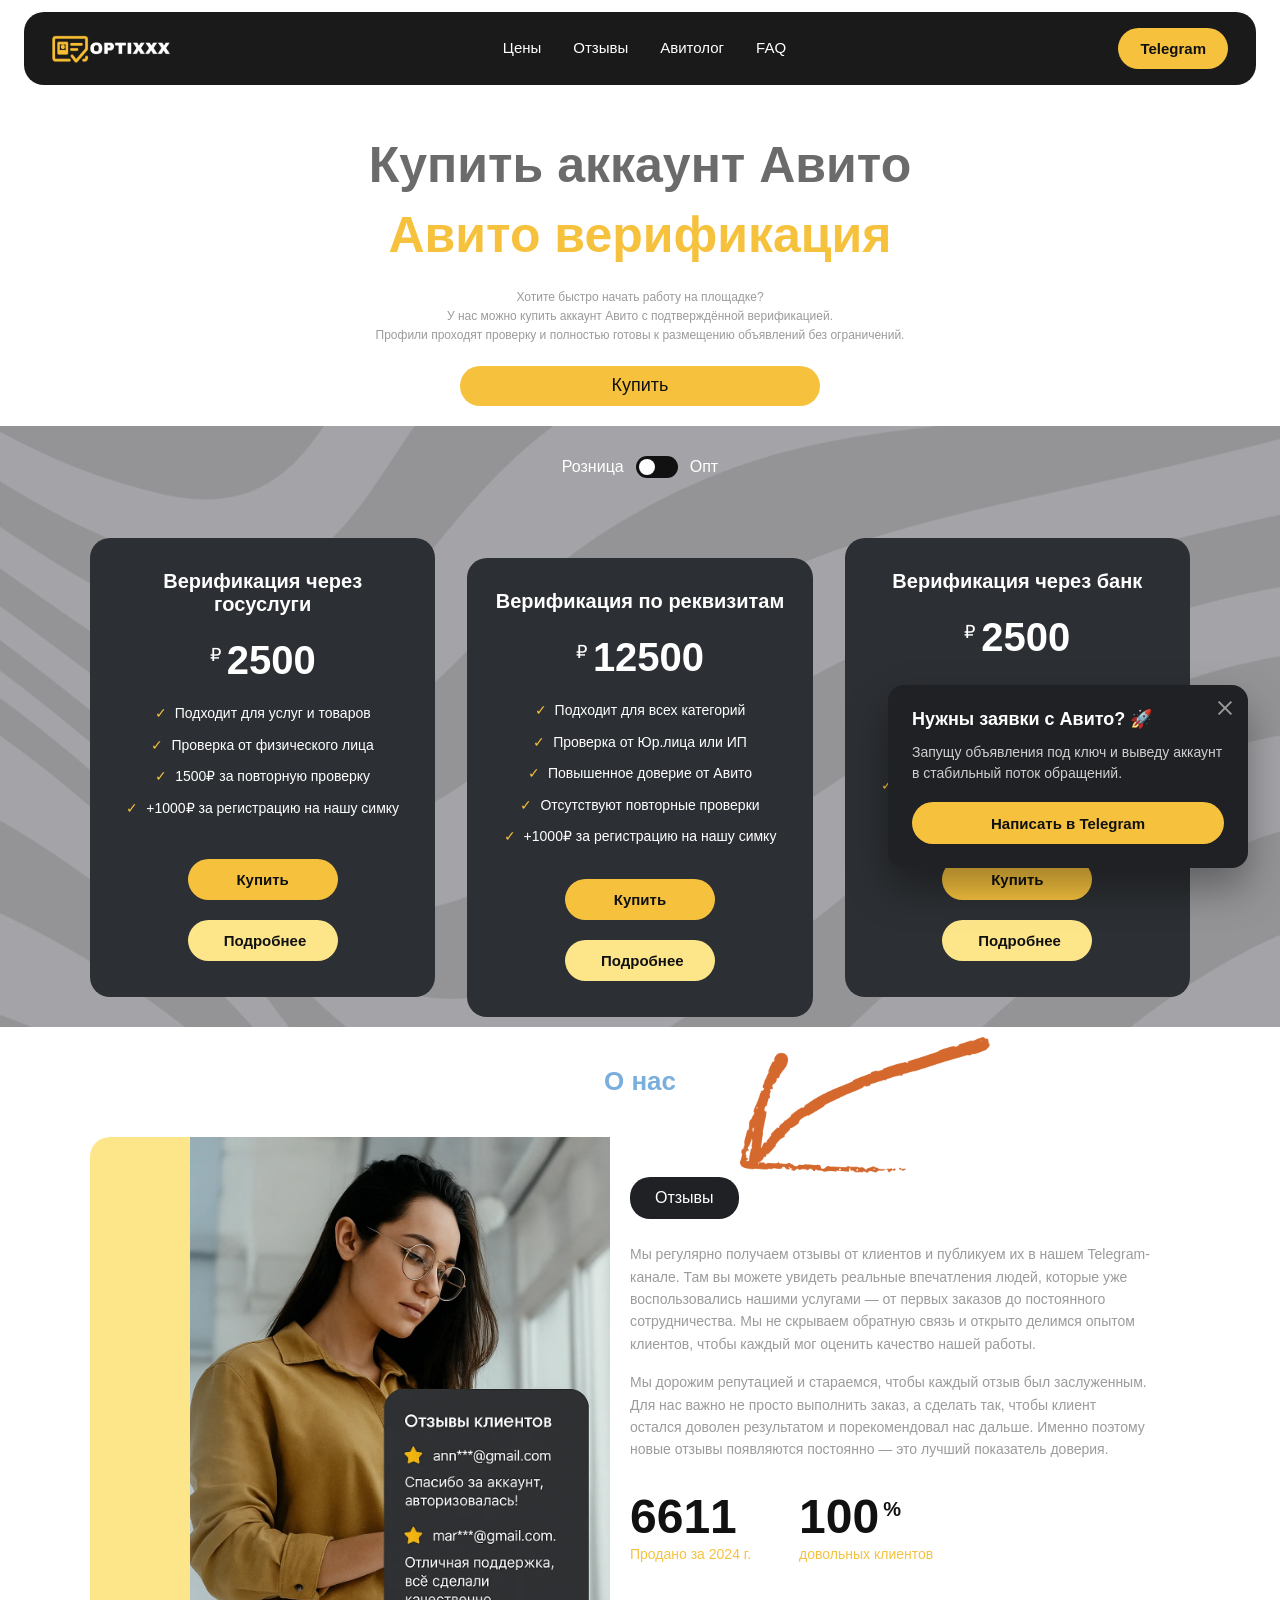
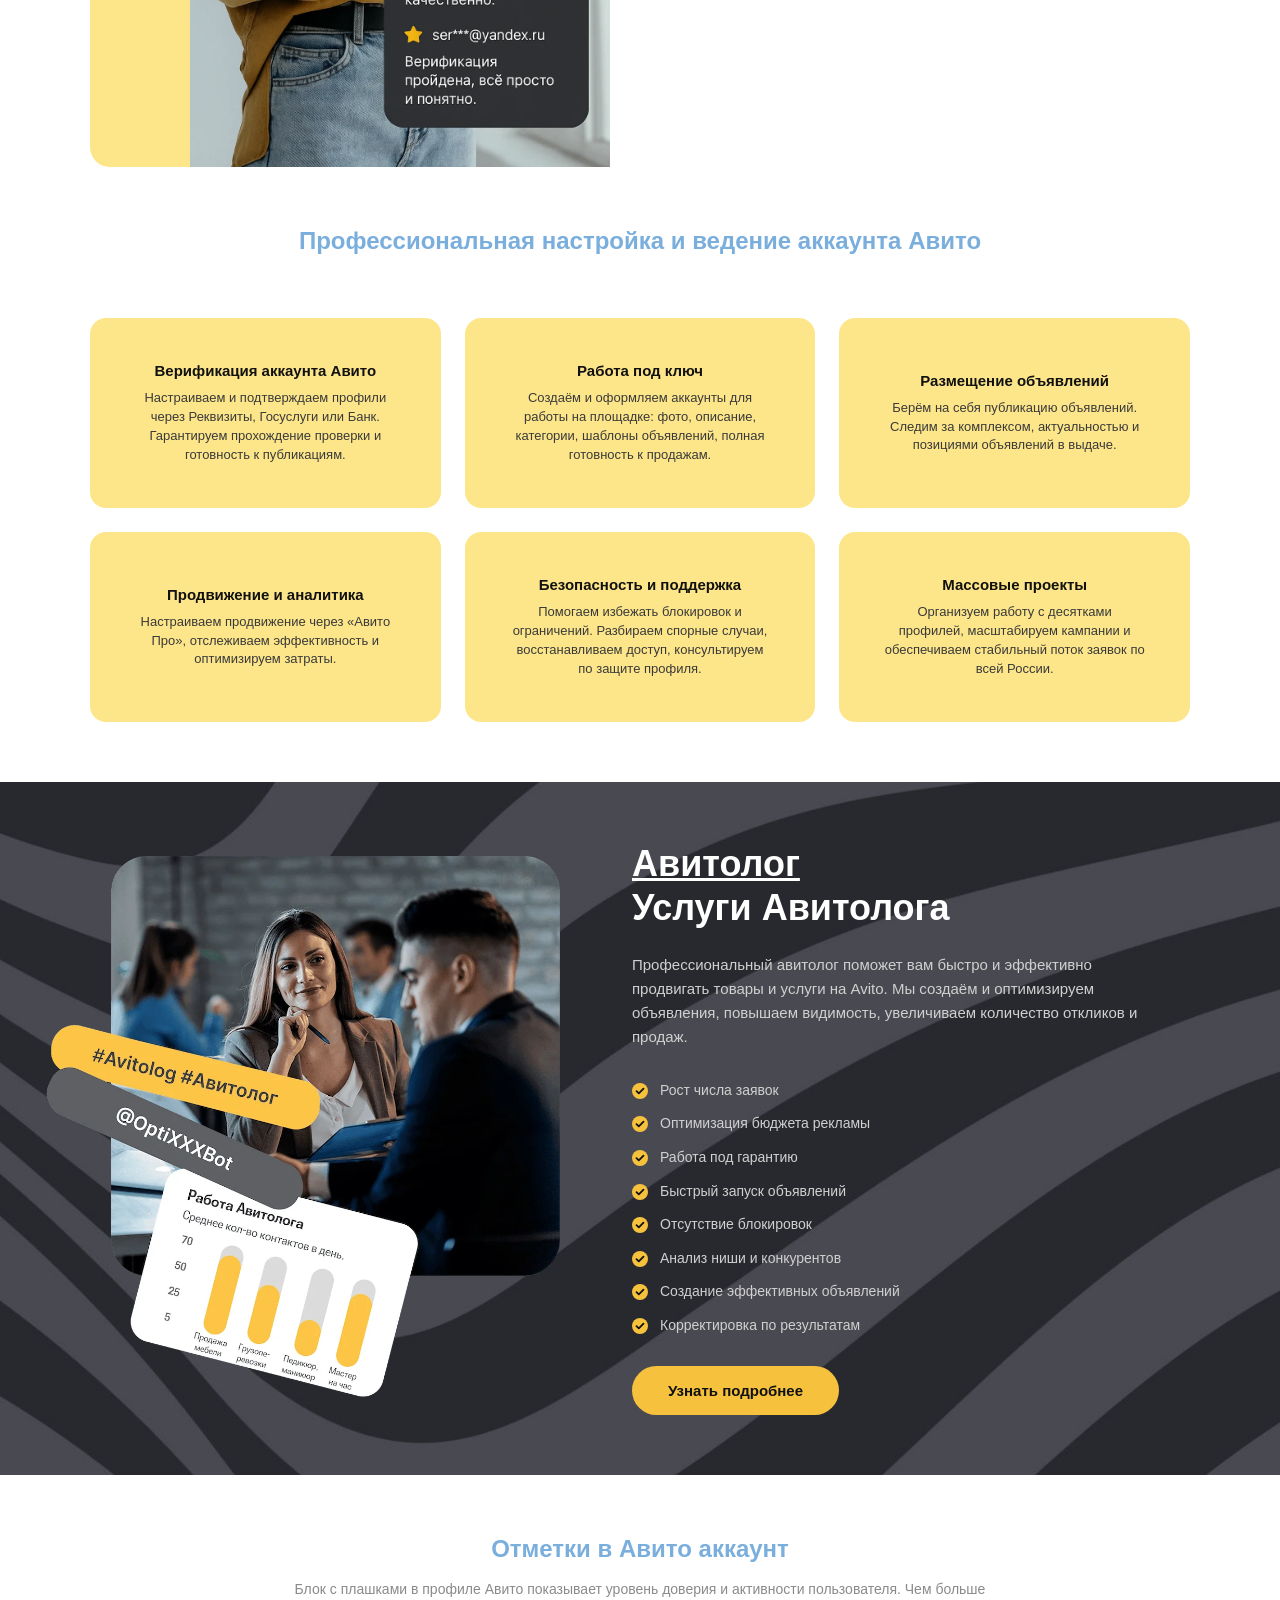
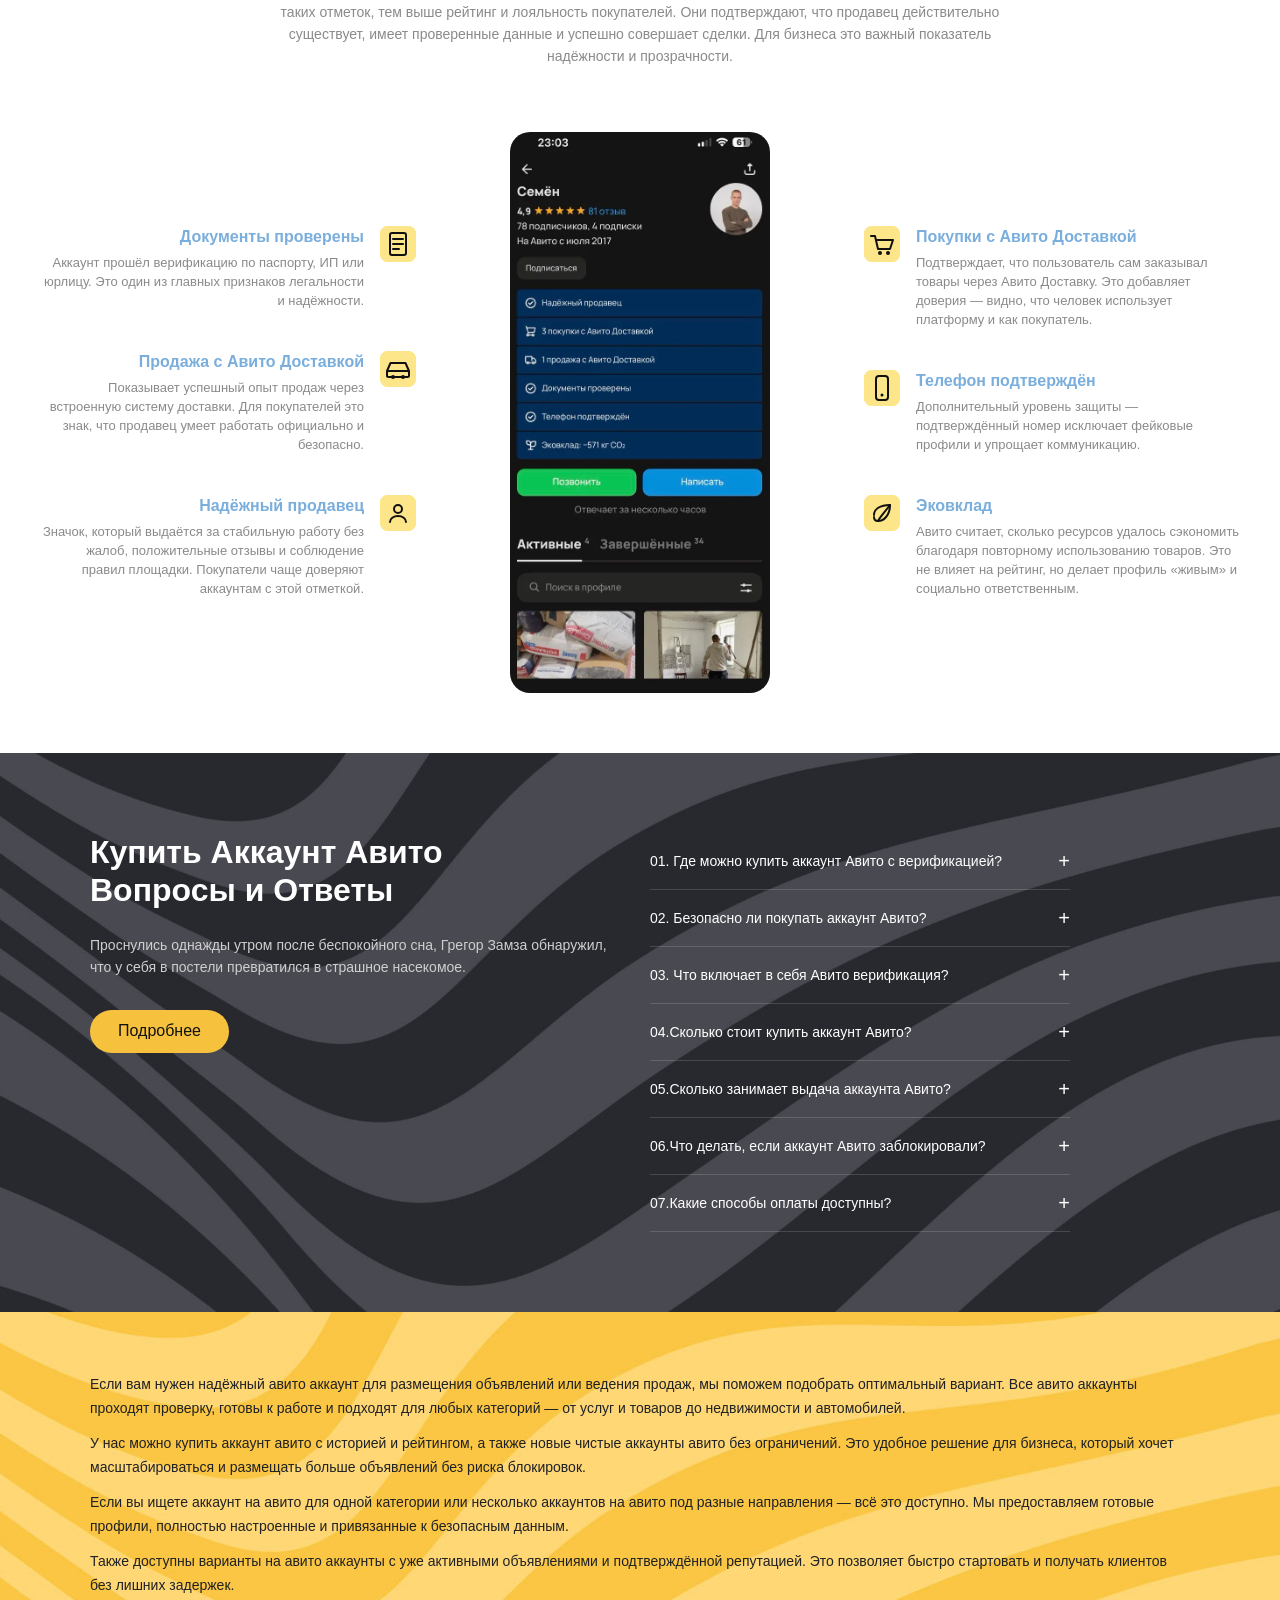
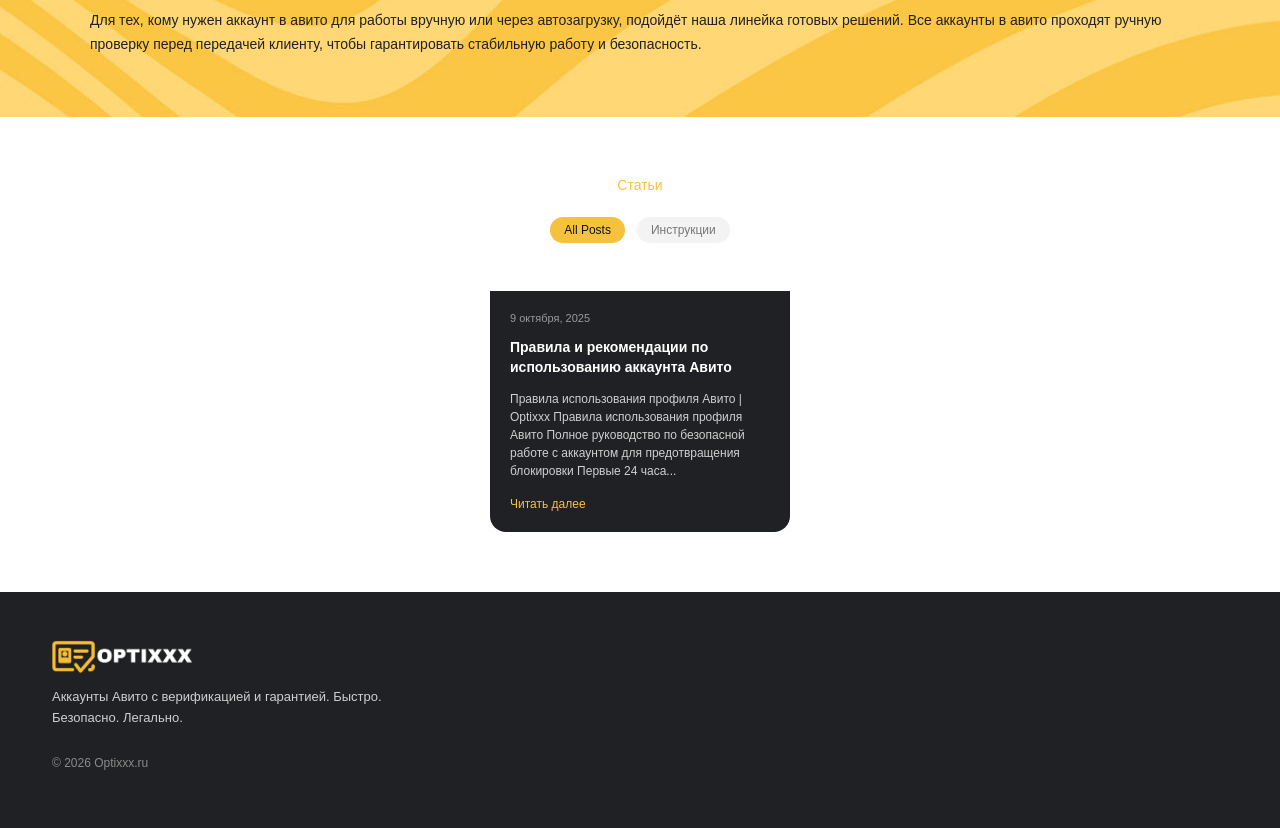
==== index.html @ 7663c9e3 "latest version optix website" ====
<!DOCTYPE html>
<html lang="ru">
	<head>
        <meta charset="UTF-8"/>
        <meta http-equiv="X-UA-Compatible" content="IE=edge"/>
        <meta name="viewport" content="width=device-width, initial-scale=1.0"/>
        <title>Купить аккаунт Авито | Optixxx</title>
        <meta name="description" content="xxx"/>
        <meta name="robots" content="index, follow"/>
        <link rel="canonical" href="https://optixxx.ru/"/>
        <!-- Open Graph -->
        <meta property="og:type" content="website"/>
        <meta property="og:title" content="Купить аккаунт Авито с верификацией — Optixxx"/>
        <meta property="og:description" content="Готовые аккаунты Авито с верификацией. Для бизнеса, услуг и товаров. Без ограничений и блокировок."/>
        <meta property="og:url" content="https://optixxx.ru/"/>
        <meta property="og:image" content="https://optixxx.ru/img/logo.png"/>
        <!-- Favicon -->
        <link rel="icon" href="favicon.ico" type="image/x-icon">
        <link rel="apple-touch-icon" href="/apple-touch-icon.png">
        <!-- Styles -->
        <link rel="stylesheet" href="css/styles.css" media="all">
        <!-- Scripts -->
        <script src="js/animations.js" defer></script>
        <script src="js/mobile-menu.js" defer></script>
        <script src="js/tariffs-switcher.js" defer></script>
        <script src="js/counters.js" defer></script>
        <script src="js/faq.js" defer></script>
        <script src="js/scroll-top.js" defer></script>
	</head>
	<body>
        <button class="burger" aria-label="Открыть меню">
            <span></span>
            <span></span>
            <span></span>
        </button>
		<header class="header">
			<div class="container">
				<div class="header__inner">
					<!-- ЛОГО -->
					<a href="#hero" class="logo">
					<img src="img/logo.png" alt="Optixxx">
					</a>
					<!-- МЕНЮ -->
					<nav class="nav">
						<ul class="nav__list">
							<li><a href="/#tariffs">Цены</a></li>
							<li><a href="/#about">Отзывы</a></li>
							<li><a href="/avitolog">Авитолог</a></li>
							<li><a href="/#faq">FAQ</a></li>
						</ul>
					</nav>
					<!-- CTA -->
					<a href="https://t.me/" class="btn btn--telegram">Telegram</a>
				</div>
			</div>
		</header>
		<main>
			<!-- ================= HERO ================= -->
			<section id="hero" class="hero">
				<div class="container hero__inner">
					<h1 class="hero__title">
						Купить аккаунт Авито<br>
						<span>Авито верификация</span>
					</h1>
					<p class="hero__text">
						Хотите быстро начать работу на площадке?<br>
						У нас можно купить аккаунт Авито с подтверждённой верификацией.<br>
						Профили проходят проверку и полностью готовы к размещению
						объявлений без ограничений.
					</p>
					<a href="https://t.me/" class="hero__btn">Купить</a>
				</div>
			</section>
			<!-- ================= TARIFFS ================= -->
			<section id="tariffs" class="tariffs animate">
				<div class="container">
					<!-- переключатель -->
					<div class="tariffs__switcher">
						<span>Розница</span>
						<div class="switcher">
							<span class="switcher__dot"></span>
						</div>
						<span>Опт</span>
					</div>
					<p class="tariffs__note">
						*При покупке от 10 профилей сразу.
					</p>
					<div class="tariffs__grid">
						<article class="tariff-card">
							<h3 class="tariff-card__title">Верификация через госуслуги</h3>
							<div class="tariff-card__price"
								data-retail="2500"
								data-wholesale="2300">
								<span class="price__currency">₽</span>
								<span class="price__value">2500</span>
							</div>
							<ul class="tariff-card__list">
								<li>Подходит для услуг и товаров</li>
								<li>Проверка от физического лица</li>
								<li>1500₽ за повторную проверку</li>
								<li>+1000₽ за регистрацию на нашу симку</li>
							</ul>
							<a href="https://t.me/" class="tariff-card__btn">Купить</a>
							<a href="/account_gosuslugi" class="tariff-card__btn-more">Подробнее</a>
						</article>
						<article class="tariff-card tariff-card--featured">
							<h3 class="tariff-card__title">Верификация по реквизитам</h3>
							<div class="tariff-card__price"
								data-retail="12500"
								data-wholesale="11500">
								<span class="price__currency">₽</span>
								<span class="price__value">12500</span>
							</div>
							<ul class="tariff-card__list">
								<li>Подходит для всех категорий</li>
								<li>Проверка от Юр.лица или ИП</li>
								<li>Повышенное доверие от Авито</li>
								<li>Отсутствуют повторные проверки</li>
								<li>+1000₽ за регистрацию на нашу симку</li>
							</ul>
							<a href="https://t.me/" class="tariff-card__btn">Купить</a>
							<a href="/account_company" class="tariff-card__btn-more">Подробнее</a>
						</article>
						<article class="tariff-card">
							<h3 class="tariff-card__title">Верификация через банк</h3>
							<div class="tariff-card__price"
								data-retail="2500"
								data-wholesale="2300">
								<span class="price__currency">₽</span>
								<span class="price__value">2500</span>
							</div>
							<ul class="tariff-card__list">
								<li>Подходит для услуг и товаров</li>
								<li>Физическое лицо</li>
								<li>1500₽ за повторную проверку</li>
								<li>+1000₽ за регистрацию на нашу симку</li>
							</ul>
							<a href="https://t.me/" class="tariff-card__btn">Купить</a>
							<a href="/account_bank" class="tariff-card__btn-more">Подробнее</a>
						</article>
					</div>
				</div>
			</section>
			<!-- ================= ABOUT ================= -->
			<section id="about" class="about animate">
				<div class="container">
					<h2 class="about__title">О нас</h2>
					<div class="about__grid">
						<!-- ЛЕВАЯ ЧАСТЬ -->
						<div class="about__media">
							<div class="about__image">
								<img src="img/banner_first.webp" alt="Отзывы клиентов">
							</div>
						</div>
						<!-- ПРАВАЯ ЧАСТЬ -->
						<div class="about__content">
							<img
								src="img/arrow.png"
								alt=""
								class="about__arrow"
								>
							<a href="https://t.me/" class="about__reviews-btn">Отзывы</a>
							<p class="about__text">Мы регулярно получаем отзывы от клиентов и публикуем их в нашем Telegram-канале. Там вы можете увидеть реальные впечатления людей, которые уже воспользовались нашими услугами — от первых заказов до постоянного сотрудничества. Мы не скрываем обратную связь и открыто делимся опытом клиентов, чтобы каждый мог оценить качество нашей работы.</p>
							<p class="about__text">Мы дорожим репутацией и стараемся, чтобы каждый отзыв был заслуженным. Для нас важно не просто выполнить заказ, а сделать так, чтобы клиент остался доволен результатом и порекомендовал нас дальше. Именно поэтому новые отзывы появляются постоянно — это лучший показатель доверия.</p>
							<div class="about__stats">
								<div class="about__stat">
									<span class="about__stat-value" data-count="6611">0</span>
									<span class="about__stat-label">Продано за 2024 г.</span>
								</div>
								<div class="about__stat">
									<div class="about__stat-number">
										<span class="about__stat-value" data-count="100">0</span>
										<span class="about__stat-percent">%</span>
									</div>
									<span class="about__stat-label">довольных клиентов</span>
								</div>
							</div>
						</div>
					</div>
				</div>
			</section>
			<!-- ================= SERVICES ================= -->
			<section id="services" class="services animate">
				<div class="container">
					<h2 class="services__title">
						Профессиональная настройка и ведение аккаунта Авито
					</h2>
					<div class="services__grid">
						<div class="service-card">
							<div class="service-card__inner">
								<h3 class="service-card__title">Верификация аккаунта Авито</h3>
								<p class="service-card__text">Настраиваем и подтверждаем профили через Реквизиты, Госуслуги или Банк. Гарантируем прохождение проверки и готовность к публикациям.</p>
							</div>
						</div>
						<div class="service-card">
							<div class="service-card__inner">
								<h3 class="service-card__title">Работа под ключ</h3>
								<p class="service-card__text">
									Создаём и оформляем аккаунты для работы
									на площадке: фото, описание, категории,
									шаблоны объявлений, полная готовность к продажам.
								</p>
							</div>
						</div>
						<div class="service-card">
							<div class="service-card__inner">
								<h3 class="service-card__title">Размещение объявлений</h3>
								<p class="service-card__text">
									Берём на себя публикацию объявлений.
									Следим за комплексом, актуальностью и
									позициями объявлений в выдаче.
								</p>
							</div>
						</div>
						<div class="service-card">
							<div class="service-card__inner">
								<h3 class="service-card__title">Продвижение и аналитика</h3>
								<p class="service-card__text">
									Настраиваем продвижение через «Авито Про»,
									отслеживаем эффективность и оптимизируем
									затраты.
								</p>
							</div>
						</div>
						<div class="service-card">
							<div class="service-card__inner">
								<h3 class="service-card__title">Безопасность и поддержка</h3>
								<p class="service-card__text">
									Помогаем избежать блокировок и ограничений.
									Разбираем спорные случаи, восстанавливаем
									доступ, консультируем по защите профиля.
								</p>
							</div>
						</div>
						<div class="service-card">
							<div class="service-card__inner">
								<h3 class="service-card__title">Массовые проекты</h3>
								<p class="service-card__text">
									Организуем работу с десятками профилей,
									масштабируем кампании и обеспечиваем
									стабильный поток заявок по всей России.
								</p>
							</div>
						</div>
					</div>
				</div>
			</section>
			<!-- ================= АВИТОЛОГ ================= -->
			<section id="avitolog" class="avitolog animate">
				<div class="container">
					<div class="avitolog__grid">
						<!-- LEFT IMAGE -->
						<div class="avitolog__image">
							<img src="img/banner_second.webp" alt="Авитолог">
						</div>
						<!-- RIGHT CONTENT -->
						<div class="avitolog__content">
							<h2 class="avitolog__title"><u>Авитолог</u><br><span>Услуги Авитолога</span>
							</h2>
							<p class="avitolog__text">Профессиональный авитолог поможет вам быстро и эффективно продвигать товары и услуги на Avito. Мы создаём и оптимизируем объявления, повышаем видимость, увеличиваем количество откликов и продаж.</p>
							<ul class="avitolog__list">
								<li>
									<span class="check-icon"></span>
									Рост числа заявок
								</li>
								<li>
									<span class="check-icon"></span>
									Оптимизация бюджета рекламы
								</li>
								<li>
									<span class="check-icon"></span>
									Работа под гарантию
								</li>
								<li>
									<span class="check-icon"></span>
									Быстрый запуск объявлений
								</li>
								<li>
									<span class="check-icon"></span>
									Отсутствие блокировок
								</li>
								<li>
									<span class="check-icon"></span>
									Анализ ниши и конкурентов
								</li>
								<li>
									<span class="check-icon"></span>
									Создание эффективных объявлений
								</li>
								<li>
									<span class="check-icon"></span>
									Корректировка по результатам
								</li>
							</ul>
                            <a href="/avitolog" class="avitolog__btn">Узнать подробнее</a>
						</div>
					</div>
				</div>
			</section>
			<!-- ================= ОТМЕТКИ В АККАУНТ ================= -->
			<section id="marks" class="marks animate">
				<div class="container">
					<h2 class="marks__title">Отметки в Авито аккаунт</h2>
					<p class="marks__subtitle">Блок с плашками в профиле Авито показывает уровень доверия и активности пользователя. Чем больше таких отметок, тем выше рейтинг и лояльность покупателей. Они подтверждают, что продавец действительно существует, имеет проверенные данные и успешно совершает сделки. Для бизнеса это важный показатель надёжности и прозрачности.</p>
					<div class="marks__grid">
						<!-- LEFT -->
						<div class="marks__column">
							<div class="mark-item">
								<div class="mark-item__icon">
									<img src="img/icons/docs.svg" alt="">
								</div>
								<div class="mark-item__content">
									<h4>Документы проверены</h4>
									<p>Аккаунт прошёл верификацию по паспорту, ИП или юрлицу. Это один из главных признаков легальности и надёжности.</p>
								</div>
							</div>
							<div class="mark-item">
								<div class="mark-item__icon">
									<img src="img/icons/car.svg" alt="">
								</div>
								<div class="mark-item__content">
									<h4>Продажа с Авито Доставкой</h4>
									<p>Показывает успешный опыт продаж через встроенную систему доставки. Для покупателей это знак, что продавец умеет работать официально и безопасно.</p>
								</div>
							</div>
							<div class="mark-item">
								<div class="mark-item__icon">
									<img src="img/icons/seller.svg" alt="">
								</div>
								<div class="mark-item__content">
									<h4>Надёжный продавец</h4>
									<p>Значок, который выдаётся за стабильную работу без жалоб, положительные отзывы и соблюдение правил площадки. Покупатели чаще доверяют аккаунтам с этой отметкой.</p>
								</div>
							</div>
						</div>
						<!-- CENTER -->
						<div class="marks__phone">
							<img src="img/avito_acc.webp" alt="Авито аккаунт">
						</div>
						<!-- RIGHT -->
						<div class="marks__column">
							<div class="mark-item">
								<div class="mark-item__icon">
									<img src="img/icons/cart.svg" alt="">
								</div>
								<div class="mark-item__content">
									<h4>Покупки с Авито Доставкой</h4>
									<p>Подтверждает, что пользователь сам заказывал товары через Авито Доставку. Это добавляет доверия — видно, что человек использует платформу и как покупатель.</p>
								</div>
							</div>
							<div class="mark-item">
								<div class="mark-item__icon">
									<img src="img/icons/phone.svg" alt="">
								</div>
								<div class="mark-item__content">
									<h4>Телефон подтверждён</h4>
									<p>Дополнительный уровень защиты — подтверждённый номер исключает фейковые профили и упрощает коммуникацию.</p>
								</div>
							</div>
							<div class="mark-item">
								<div class="mark-item__icon">
									<img src="img/icons/eco.svg" alt="">
								</div>
								<div class="mark-item__content">
									<h4>Эковклад</h4>
									<p>Авито считает, сколько ресурсов удалось сэкономить благодаря повторному использованию товаров. Это не влияет на рейтинг, но делает профиль «живым» и социально ответственным.</p>
								</div>
							</div>
						</div>
					</div>
				</div>
			</section>
			<!-- ================= FAQ ================= -->
			<section id="faq" class="faq animate">
				<div class="container">
					<div class="faq__grid">
						<!-- LEFT -->
						<div class="faq__intro">
							<h2 class="faq__title">
								Купить Аккаунт Авито<br>
								<span>Вопросы и Ответы</span>
							</h2>
							<p class="faq__text">
								Проснулись однажды утром после беспокойного сна, Грегор Замза обнаружил,
								что у себя в постели превратился в страшное насекомое.
							</p>
							<a href="https://t.me/" class="faq__btn">Подробнее</a>
						</div>
						<!-- RIGHT -->
						<div class="faq__list">
							<div class="faq-item">
								<button class="faq-item__question">01. Где можно купить аккаунт Авито с верификацией?<span class="faq-item__icon">+</span></button>
								<div class="faq-item__answer">
									<p>Купить аккаунт Авито с подтверждённой верификацией можно у нас — все профили проходят проверку и полностью готовы к публикации объявлений. Мы гарантируем безопасность и корректную настройку под ваши задачи.</p>
								</div>
							</div>
							<div class="faq-item">
								<button class="faq-item__question">02. Безопасно ли покупать аккаунт Авито?<span class="faq-item__icon">+</span></button>
								<div class="faq-item__answer">
									<p>Да, если вы приобретаете профиль у проверенного поставщика. Мы работаем только с верифицированными аккаунтами Авито, что исключает риск блокировок и проблем с доступом.</p>
								</div>
							</div>
							<div class="faq-item">
								<button class="faq-item__question">03. Что включает в себя Авито верификация?<span class="faq-item__icon">+</span></button>
								<div class="faq-item__answer">
									<p>Авито верификация — это подтверждение личности владельца через Реквизиты, Госуслуги или Банк. После прохождения проверки аккаунт получает доверие системы и возможность размещать объявления без ограничений.</p>
								</div>
							</div>
							<div class="faq-item">
								<button class="faq-item__question">04.Сколько стоит купить аккаунт Авито?<span class="faq-item__icon">+</span></button>
								<div class="faq-item__answer">
									<p>Стоимость зависит от типа профиля и способа верификации. Средняя цена на верифицированный аккаунт Авито — от 2 400 ₽ до 12 000 ₽. Индивидуальные проекты рассчитываются отдельно.</p>
								</div>
							</div>
							<div class="faq-item">
								<button class="faq-item__question">05.Сколько занимает выдача аккаунта Авито?<span class="faq-item__icon">+</span></button>
								<div class="faq-item__answer">
									<p>Всё зависит от выбранного варианта. Профили с верификацией через Госуслуги или Банк готовы в течение дня, а настройка по Реквизитам занимает 1–2 суток.</p>
								</div>
							</div>
							<div class="faq-item">
								<button class="faq-item__question">06.Что делать, если аккаунт Авито заблокировали?<span class="faq-item__icon">+</span></button>
								<div class="faq-item__answer">
									<p>Если вы приобрели аккаунт у нас, мы поможем разобраться в причине блокировки и восстановить доступ. В большинстве случаев проблему удаётся решить через повторную проверку.</p>
								</div>
							</div>
							<div class="faq-item">
								<button class="faq-item__question">07.Какие способы оплаты доступны?<span class="faq-item__icon">+</span></button>
								<div class="faq-item__answer">
									<p>Мы принимаем оплату удобным для вас способом — переводом на банковскую карту или в криптовалюте USDT (TRC-20). Оба варианта безопасны, а подтверждение сделки осуществляется только после согласования с менеджером.</p>
								</div>
							</div>
						</div>
					</div>
				</div>
			</section>
			<!-- ================= INFO TEXT ================= -->
			<section class="info-block animate">
				<div class="container">
					<div class="info-block__content">
						<p>Если вам нужен надёжный авито аккаунт для размещения объявлений или ведения продаж, мы поможем подобрать оптимальный вариант. Все авито аккаунты проходят проверку, готовы к работе и подходят для любых категорий — от услуг и товаров до недвижимости и автомобилей.</p>
						<p>У нас можно купить аккаунт авито с историей и рейтингом, а также новые чистые аккаунты авито без ограничений. Это удобное решение для бизнеса, который хочет масштабироваться и размещать больше объявлений без риска блокировок.</p>
						<p>Если вы ищете аккаунт на авито для одной категории или несколько аккаунтов на авито под разные направления — всё это доступно. Мы предоставляем готовые профили, полностью настроенные и привязанные к безопасным данным.</p>
						<p>Также доступны варианты на авито аккаунты с уже активными объявлениями и подтверждённой репутацией. Это позволяет быстро стартовать и получать клиентов без лишних задержек.</p>
						<p>Для тех, кому нужен аккаунт в авито для работы вручную или через автозагрузку, подойдёт наша линейка готовых решений. Все аккаунты в авито проходят ручную проверку перед передачей клиенту, чтобы гарантировать стабильную работу и безопасность.</p>
					</div>
				</div>
			</section>
			<!-- ================= ARTICLES ================= -->
			<section id="articles" class="articles animate">
				<div class="container">
					<h2 class="articles__title">Статьи</h2>
					<div class="articles__filters">
						<button class="articles__filter is-active">All Posts</button>
						<button class="articles__filter">Инструкции</button>
					</div>
					<div class="articles__grid">
						<article class="article-card">
							<time class="article-card__date">9 октября, 2025</time>
							<h3 class="article-card__title">
								<a href="article.html">Правила и рекомендации по использованию аккаунта Авито</a>
							</h3>
							<p class="article-card__excerpt">Правила использования профиля Авито | Optixxx Правила использования профиля Авито Полное руководство по безопасной работе с аккаунтом для предотвращения блокировки Первые 24 часа...</p>
							<a href="article.html" class="article-card__link" aria-label="Читать статью про правила использования аккаунта Авито">Читать далее</a>
						</article>
					</div>
				</div>
			</section>
			<script>
				document.addEventListener("DOMContentLoaded", () => {
				  const filters = document.querySelectorAll(".articles__filter");
				
				  filters.forEach(btn => {
				    btn.addEventListener("click", () => {
				      filters.forEach(b => b.classList.remove("is-active"));
				      btn.classList.add("is-active");
				    });
				  });
				});
			</script>
		</main>
		<!-- ================= FOOTER ================= -->
		<footer class="footer">
			<div class="container">
				<div class="footer__content">
					<img
						src="img/logo.png"
						alt="OPTixxx"
						class="footer__logo"
						>
					<p class="footer__text">
						Аккаунты Авито с верификацией и гарантией. Быстро.<br>
						Безопасно. Легально.
					</p>
					<span class="footer__copy">
					© 2026 Optixxx.ru
					</span>
				</div>
			</div>
		</footer>
		<div class="mobile-menu">
			<nav class="mobile-menu__nav">
				<a href="/#prices">Цены</a>
				<a href="/#about">Отзывы</a>
				<a href="/avitolog">Авитолог</a>
				<a href="/#faq">FAQ</a>
				<a href="https://t.me/" target="_blank">Telegram</a>
			</nav>
		</div>
        <button class="scroll-top" aria-label="Прокрутить страницу наверх">
            <img src="img/scroll-top.svg" alt="">
        </button>
        <!-- ================= PROMO WIDGET ================= -->
        <div class="promo-widget" id="promoWidget">
            <button class="promo-widget__close" id="promoClose" aria-label="Закрыть"></button>
            <h3 class="promo-widget__title">
                Нужны заявки с Авито? 🚀
            </h3>
            <p class="promo-widget__text">
                Запущу объявления под ключ и выведу аккаунт в стабильный поток обращений.
            </p>
            <a href="https://t.me/" class="promo-widget__btn">
                Написать в Telegram
            </a>
        </div>
        <script>
            window.addEventListener("load", function() {
                const widget = document.getElementById("promoWidget");
                const closeBtn = document.getElementById("promoClose");

                setTimeout(function() {
                    widget.classList.add("is-active");
                }, 2000);

                closeBtn.addEventListener("click", function() {
                    widget.classList.remove("is-active");
                });
            });
        </script>
	</body>
</html>
---- css/styles.css ----
/* ===============================
     RESET
================================ */
*,
*::before,
*::after {
    box-sizing: border-box;
    margin: 0;
    padding: 0;
}

html {
    scroll-behavior: smooth;
}

body {
    font-family: "Roboto", "Roboto Flex", sans-serif;
    font-size: 16px;
    line-height: 1.4;
    color: #111;
    background-color: #fff;
}

img {
    display: block;
}

a {
    text-decoration: none;
    color: inherit;
}

ul {
    list-style: none;
}

/* ===============================
     VARIABLES
================================ */
:root {
    --container-padding: 24px;

    --color-black: #111;
    --color-white: #fff;
    --color-yellow: #f6c23e;
    --color-gray: #9b9b9b;
    --color-dark: #1a1a1a;
    --color-border: #e5e5e5;

    --radius-sm: 8px;
    --radius-md: 12px;
    --radius-lg: 20px;

    --transition: 0.25s ease;
}

/* ===============================
     CONTAINER (1500px)
================================ */
.container {
    width: 100%;
    max-width: 1500px;
    padding-left: var(--container-padding);
    padding-right: var(--container-padding);
    margin-left: auto;
    margin-right: auto;
}

/* ===============================
     TYPOGRAPHY
================================ */
h1, h2, h3 {
    font-family: "Syne", sans-serif;
    font-weight: 700;
    line-height: 1.15;
}

p {
    color: var(--color-gray);
}

/* ===============================
     SECTIONS
================================ */
section {
    position: relative;
        scroll-margin-top: 90px;
}

/* ===============================
     HEADER
================================ */
.header {
    position: sticky;
    top: 0;
    z-index: 100;
    background-color: #fff;
}

.header .container {
    padding-top: 12px;
    padding-bottom: 12px;
}

.header__inner {
    display: grid;
    grid-template-columns: auto 1fr auto;
    align-items: center;
    gap: 24px;

    padding: 16px 28px;
    border-radius: 20px;
    background-color: var(--color-dark);
}

/* LOGO */
.logo img {
    height: 28px;
    width: auto;
}

/* NAV */
.nav {
    justify-self: center;
}

.nav__list {
    display: flex;
    gap: 32px;
}

.nav__list a {
    position: relative;
    font-size: 15px;
    font-weight: 500;
    color: var(--color-white);
    padding-bottom: 4px;
}

.nav__list a::after {
    content: "";
    position: absolute;
    left: 0;
    bottom: 0;
    width: 100%;
    height: 2px;
    background-color: var(--color-yellow);
    color: var(--color-yellow);
    transform: scaleX(0);
    transform-origin: left;
    transition: transform var(--transition);
}

.nav__list a:hover::after {
    transform: scaleX(1);
}

/* TELEGRAM BUTTON */
.btn--telegram {
    background-color: var(--color-yellow);
    color: var(--color-black);
    font-size: 15px;
    font-weight: 600;
    padding: 10px 22px;
    border-radius: 999px;
        text-align: center;
}

/* ===== HEADER CONTROLS ===== */

.burger {
	display: none;
	position: fixed;
	top: 30px;
	right: 40px;
	z-index: 1001;


	width: 32px;
	height: 24px;
	background: none;
	border: none;
	cursor: pointer;

	flex-direction: column;
	justify-content: space-between;
}

.burger span {
	display: block;
	height: 3px;
	width: 100%;
	background-color: #fff;
	border-radius: 2px;
	transition: transform 0.3s ease, opacity 0.3s ease;
}


@media (max-width: 768px) {
    .btn--telegram {
        display: none;
    }

    .burger {
        display: flex;
    }

    .header__nav {
        display: none;
    }
}

/* ===== MOBILE MENU ===== */

.mobile-menu {
    position: fixed;
    inset: 0;
    background-color: #1f2124;
    z-index: 999;

    display: flex;
    align-items: center;
    justify-content: center;

    opacity: 0;
    pointer-events: none;
    transition: opacity 0.35s ease;
}

.mobile-menu {
	position: fixed;
	top: 0;
	left: 0;
	width: 100%;
	height: 100dvh;

	background-color: #1f2124;
	z-index: 999;

	display: flex;
	align-items: center;
	justify-content: center;

	overflow: hidden;

	opacity: 0;
	pointer-events: none;
	transition: opacity 0.35s ease;
}


.mobile-menu__nav {
    display: flex;
    flex-direction: column;
    gap: 24px;
    text-align: center;
}

.mobile-menu__nav a {
    font-size: 20px;
    color: #fff;
    text-decoration: none;
}

.mobile-menu.is-open {
    opacity: 1;
    pointer-events: auto;
}

.burger.is-active span:nth-child(1) {
    transform: translateY(10px) rotate(45deg);
}

.burger.is-active span:nth-child(2) {
    opacity: 0;
}

.burger.is-active span:nth-child(3) {
    transform: translateY(-10px) rotate(-45deg);
}


/* ===============================
     HERO
================================ */
.hero {
    background-color: var(--color-white);
    padding-top: 40px;
    padding-bottom: 20px;
}

.hero__inner {
    display: flex;
    flex-direction: column;
    align-items: center;
    text-align: center;
}

.hero__title {
    font-size: 50px;
    color: #6b6b6b;
    margin-bottom: 24px;
}

.hero__title span {
    display: block;
    margin-top: 12px;
    color: var(--color-yellow);
}

.hero__text {
    max-width: 760px;
    font-size: 12px;
    line-height: 1.6;
    margin-bottom: 20px;
}

.hero__btn {
    display: inline-flex;
    align-items: center;
    justify-content: center;

    min-width: 360px;
    height: 40px;

    background-color: var(--color-yellow);
    color: var(--color-black);

    font-size: 18px;
    font-weight: 500;

    border-radius: 999px;
}

/* ===============================
   HERO LOAD ANIMATION
================================ */

.hero__title,
.hero__text,
.hero__btn {
	opacity: 0;
	transform: translateY(40px);
	transition:
		opacity 0.9s cubic-bezier(0.22, 1, 0.36, 1),
		transform 0.9s cubic-bezier(0.22, 1, 0.36, 1);
}

.hero.is-loaded .hero__title {
	opacity: 1;
	transform: translateY(0);
	transition-delay: 0.2s;
}

.hero.is-loaded .hero__text {
	opacity: 1;
	transform: translateY(0);
	transition-delay: 0.4s;
}

.hero.is-loaded .hero__btn {
	opacity: 1;
	transform: translateY(0);
	transition-delay: 0.6s;
}

/* ===============================
     ANIMATION
================================ */

.animate {
    opacity: 0;
    transform: translateY(40px);
    transition:
        opacity 1s cubic-bezier(0.22, 1, 0.36, 1),
        transform 1s cubic-bezier(0.22, 1, 0.36, 1);
}

.animate--visible {
    opacity: 1;
    transform: translateY(0);
}

/* ===============================
     TARIFFS
================================ */

.tariffs {
    background: #a7a7a7 url("../img/bg_gray.jpg") center / cover no-repeat;
    padding: 30px 0;
    position: relative;
    overflow: hidden;
}

.tariffs::before {
    content: "";
    position: absolute;
    inset: 0;

    background-color: rgba(255, 255, 255, 0.5); /* степень "обесцвечивания" */
    pointer-events: none;
}
.tariffs > .container {
    position: relative;
    z-index: 1;
}

/* ===== SWITCHER ===== */
.tariffs__switcher {
    display: flex;
    align-items: center;
    justify-content: center;
    gap: 12px;
    margin-bottom: 20px;

    font-size: 16px;
    font-weight: 500;
    color: #fff;
}

/* подпись под переключателем */
.tariffs__note {
    margin-top: 8px;
    margin-bottom: 40px;

    font-size: 12px;
    line-height: 1.4;
    color: rgba(255, 255, 255, 0.6);
    text-align: center;

    opacity: 0;
    transform: translateY(-6px);
    max-height: 0;
    overflow: hidden;

    transition:
        opacity 0.5s cubic-bezier(0.22, 1, 0.36, 1),
        transform 0.5s cubic-bezier(0.22, 1, 0.36, 1),
        max-height 0.5s cubic-bezier(0.22, 1, 0.36, 1);
}
.tariffs__note.is-visible {
    opacity: 1;
    transform: translateY(0);
    max-height: 40px;
}




.switcher {
    width: 42px;
    height: 22px;
    background-color: #111;
    border-radius: 999px;
    position: relative;
}

.switcher__dot {
    position: absolute;
    top: 3px;
    left: 3px;
    width: 16px;
    height: 16px;
    background-color: #fff;
    border-radius: 50%;
}

/* ===== GRID ===== */
.tariffs__grid {
    display: grid;
    grid-template-columns: repeat(3, 1fr);
    gap: 32px;

    max-width: 1100px;
    margin: 0 auto;
}


/* ===== CARD ===== */
.tariff-card {
    background-color: #2c2f33;
    border-radius: 20px;
    padding: 32px 28px 36px;
    color: #fff;

    display: flex;
    flex-direction: column;
    align-items: center;
    text-align: center;
    transition-delay: var(--delay, 0s);
    transition:
        transform 0.45s cubic-bezier(0.22, 1, 0.36, 1),
        box-shadow 0.45s cubic-bezier(0.22, 1, 0.36, 1);
}

.tariff-card:hover {
    transform: translateY(-10px);
    box-shadow: 0 20px 40px rgba(0, 0, 0, 0.35);
}
.tariff-card:hover .tariff-card__btn {
    box-shadow: 0 6px 16px rgba(246, 194, 62, 0.35);
}
.tariff-card:hover .tariff-card__btn-more {
    box-shadow: 0 6px 16px rgba(250, 228, 109, 0.29);
}
.tariff-card__title {
    font-size: 20px;
    font-weight: 600;
    margin-bottom: 24px;
}

/* PRICE */

.tariff-card__price {
    display: flex;
    align-items: flex-start;
    justify-content: center;
    gap: 6px;

    margin-bottom: 24px;
}

/* знак рубля */
.price__currency {
    font-family: "Roboto", sans-serif;
    font-size: 18px;
    font-weight: 500;
    line-height: 1;
    margin-top: 6px;
    color: #ffffff;
}

/* цифры */
.price__value {
    font-family: "Poppins", sans-serif;
    font-size: 40px;
    font-weight: 700;
    line-height: 1;
    color: #ffffff;
}

/* активное состояние — ОПТ */
.switcher--active .switcher__dot {
    transform: translateX(20px);
}


/* LIST */
.tariff-card__list {
    display: flex;
    flex-direction: column;
    gap: 12px;
    margin-bottom: 32px;
}

.tariff-card__list {
    align-items: center;
}

.tariff-card__list li {
        font-size: 14px;
}

.tariff-card__list li::before {
    position: static;
    margin-right: 8px;
    content: "✓";
    color: var(--color-yellow);
}

/* BUTTON */
.tariff-card__btn {
        width: 150px;
    margin-top: auto;
    align-self: center;

    padding: 10px 36px;
    background-color: var(--color-yellow);
    color: #111;

    font-size: 15px;
    font-weight: 600;
    border-radius: 999px;
}
.tariff-card__btn-more {
        width: 150px;
    margin-top: 20px;
    align-self: center;

    padding: 10px 36px;
    background-color: #fde68a;
    color: #111;

    font-size: 15px;
    font-weight: 600;
    border-radius: 999px;
}

/* ===== FEATURED CARD ===== */
.tariff-card--featured {
    background-color: #2c2f33;
    transform: translateY(20px);
}
.tariff-card--featured:hover {
    transform: translateY(-8px);
}

/* ===============================
     RESPONSIVE
================================ */
@media (max-width: 1024px) {
    .tariffs__grid {
        grid-template-columns: 1fr;
    }

    .tariff-card--featured {
        transform: none;
    }
}

        
/* ===============================
     ABOUT
================================ */

.about {
    padding: 40px 0;
    background-color: #ffffff;
}

.about__title {
    text-align: center;
    font-size: 26px;
    font-weight: 600;
    color: #7aaedc;
    margin-bottom: 40px;
}

/* GRID */
.about__grid {
    display: grid;
    grid-template-columns: 460px 1fr;
    gap: 80px;

    max-width: 1100px;
    margin: 0 auto;
}


/* LEFT */
.about__media {
    position: relative;
    max-width: 420px; 
}


.about__image {
    position: relative;
    padding: 0;
}

/* жёлтая полоса слева */
.about__image::before {
    content: "";
    position: absolute;
    top: 0;
    left: 0;

    width: 120px;
    height: 100%;

    background-color: #fde68a;
    border-radius: 20px 0 0 20px;
}

.about__image img {
    position: relative;
    z-index: 1;

    margin-left: 100px;
    max-width: 100%;
}


@media (max-width: 1024px) {
    .about__image img {
        margin-left: 0px;
    }
}

/* ===== STAT NUMBER ===== */
.about__stat-number {
    display: flex;
    align-items: flex-start;
}

/* цифры */
.about__stat-value {
    font-family: "Poppins", sans-serif;
    font-size: 48px;
    font-weight: 700;
    color: #111;
    line-height: 1;
}

/* знак процента */
.about__stat-percent {
    font-family: "Poppins", sans-serif;
    font-size: 20px;
    font-weight: 600;
    line-height: 1;
    margin-left: 4px;
    margin-top: 6px;
    color: #111;
}



.about__review-list {
    display: flex;
    flex-direction: column;
    gap: 8px;
    font-size: 12px;
}

.about__review-list .star {
    color: var(--color-yellow);
    margin-right: 6px;
}

/* RIGHT */
.about__reviews-btn {
    display: inline-flex;
    align-items: center;
    justify-content: center;

    padding: 10px 25px;
    margin-bottom: 24px;
margin-top: 40px;
        
    font-size: 16px;
    font-weight: 500;

    background-color: #1f2124;
    color: #fff;
    border-radius: 20px;
}

.about__text {
    font-size: 14px;
    line-height: 1.6;
    margin-bottom: 16px;
    max-width: 520px;
}

/* STATS */
.about__stats {
    display: flex;
    gap: 48px;
    margin-top: 32px;
}

.about__stat-value {
    font-family: "Poppins", sans-serif;
    font-size: 48px;
    font-weight: 700;
    color: #111;
}

.about__stat-label {
    display: block;
    font-size: 14px;
    color: #f6c23e;
    margin-top: 4px;
}

.about__stat-value {
    transition: color 0.4s ease;
}

/* ===============================
     ABOUT ARROW
================================ */

.about__content {
    position: relative;
}
.about__arrow {
    position: absolute;
    top: 40px;
    right: 200px;
        top: -100px;
    width: 250px;
    height: auto;

    pointer-events: none;
}
@media (max-width: 1024px) {
    .about__arrow {
        display: none;
    }
}

/* ===============================
     ABOUT SCROLL ANIMATION
================================ */

.about__media,
.about__content {
    opacity: 0;
    transition:
        opacity 1s cubic-bezier(0.22, 1, 0.36, 1),
        transform 1s cubic-bezier(0.22, 1, 0.36, 1);
}

/* слева */
.about__media {
    transform: translateX(-80px);
}

/* справа */
.about__content {
    transform: translateX(80px);
}

/* активное состояние */
.about.is-visible .about__media,
.about.is-visible .about__content {
    opacity: 1;
    transform: translateX(0);
}

.about__content {
    transition-delay: 0.1s;
}
        
        
@media (max-width: 1024px) {
    .about__grid {
        grid-template-columns: 1fr;
        gap: 20px;
        place-items: center;
    }
    .about__content {
        place-items: center;
        margin-left: 30px;
    }
    .about__media {
        max-width: 420px;
        margin: 0 auto;
    }

    .about__stats {
        justify-content: left;
    }
    .about__reviews-btn {
        margin-top: 10px;
        margin-left: 110px;
        padding: 10px 100px
    }
}

@media (max-width: 768px) {
    .about__media,
    .about__content {
        transform: translateX(0);
        opacity: 1;
        margin-left: 0;
    }
    .about__reviews-btn {
        margin-top: 20px;
        margin-left: 0;
    }
    .about__image::before {
        border-radius: 10px 0 0 10px;
    }
}
/* ===============================
     RESPONSIVE
================================ */
@media (max-width: 768px) {

    .about__stats {
        justify-content: center;
    }
    .nav {
        display: none;
    }

    .hero {
        padding-top: 20px;
        padding-bottom: 20px;
    }

    .hero__title {
        font-size: 36px;
    }

    .hero__text {
        font-size: 14px;
    }

    .hero__btn {
        min-width: 100%;
    }

    .about__reviews-btn {
        display: grid;
        margin-top: 0px;
    }
    .about__image img {
        margin-left: 10px;
    }
    .tariff-card__btn {
        width: 100%;
    }
    .tariff-card__btn-more {
        width: 100%;
    }
}

/* ===============================
     SERVICES
================================ */

.services {
    padding-top: 20px;
        padding-bottom: 60px;
    background-color: #ffffff;
}

/* TITLE */
.services__title {
    text-align: center;
    font-size: 24px;
    font-weight: 600;
    color: #7aaedc;
    margin-bottom: 64px;
}

/* GRID */
.services__grid {
    display: grid;
    grid-template-columns: repeat(3, 1fr);
    gap: 24px;

    max-width: 1100px;
    margin: 0 auto;
}

/* CARD */
.service-card {
    background-color: #fde68a;
    border-radius: 16px;
    padding: 24px 22px;

    min-height: 190px;

    transition:
        transform 0.45s cubic-bezier(0.22, 1, 0.36, 1),
        box-shadow 0.45s cubic-bezier(0.22, 1, 0.36, 1);
}
        
.service-card {
    background-color: #fde68a;
    border-radius: 16px;
    padding: 24px 22px;

    min-height: 190px;

    display: flex;
    flex-direction: column;
    align-items: center;
    justify-content: center;

    text-align: center;

    transition:
        transform 0.45s cubic-bezier(0.22, 1, 0.36, 1),
        box-shadow 0.45s cubic-bezier(0.22, 1, 0.36, 1);
}


/* CARD TITLE */ 
.service-card__title {
    font-size: 15px;
    font-weight: 600;
    color: #111;
    margin-bottom: 10px;
}

.service-card__text {
    font-size: 13px;
    line-height: 1.45;
    color: #3a3a3a;
    max-width: 260px;
}

/* ===============================
     SERVICE CARD ROTATION HOVER
================================ */
.service-card {
    background-color: #fde68a;
    border-radius: 16px;
    min-height: 190px;

    display: flex;
    align-items: center;
    justify-content: center;

    perspective: 1000px;
}

/* внутренний слой */
.service-card__inner {
    width: 100%;

    display: flex;
    flex-direction: column;
    align-items: center;
    justify-content: center;
    text-align: center;

    border-radius: 16px;

    background-color: #fde68a;

    transform-style: preserve-3d;
    backface-visibility: hidden;

    transition:
        transform 1.2s cubic-bezier(0.22, 1, 0.36, 1),
        box-shadow 0.45s ease;
}

/* HOVER — ТОЛЬКО ЧЕРЕЗ РОДИТЕЛЯ */
.service-card:hover .service-card__inner {
    transform: rotateY(360deg);
}



@media (max-width: 1024px) {
    .services__grid {
        grid-template-columns: repeat(2, 1fr);
    }
}

@media (max-width: 768px) {
    .services__grid {
        grid-template-columns: 1fr;
    }
}

/* ===============================
     AVITOLOG
================================ */

.avitolog {
    position: relative;
    padding: 60px 0;
    color: #fff;

    background-image: url("../img/bg_gray.jpg");
    background-size: cover;
    background-position: center;
    background-repeat: no-repeat;
}

/* GRID */
.avitolog__grid {
    display: grid;
    grid-template-columns: 520px 1fr;
    gap: 72px;

    max-width: 1200px;
    margin: 0 auto;
    align-items: center;
}

/* ===============================
     LEFT IMAGE
================================ */

.avitolog__image img {
    width: 100%;
    display: block;
    border-radius: 28px;
}

/* ===============================
     RIGHT CONTENT
================================ */

.avitolog__title {
    font-size: 36px;
    line-height: 1.2;
    margin-bottom: 24px;
}

.avitolog__title span {
    font-weight: 700;
}

.avitolog__text {
    font-size: 15px;
    line-height: 1.6;
    color: #d0d0d0;
    max-width: 520px;
    margin-bottom: 32px;
}

/* ===============================
     LIST WITH SVG CHECKS
================================ */

.avitolog__list {
    display: flex;
    flex-direction: column;
    gap: 14px;
}

.avitolog__list li {
    display: flex;
    align-items: flex-start;
    gap: 12px;

    font-size: 14px;
    color: #d0d0d0;
}

/* SVG check icon */
.check-icon {
    width: 16px;
    height: 16px;
    margin-top: 2px;
    flex-shrink: 0;

    background-repeat: no-repeat;
    background-size: contain;
    background-position: center;

    background-image: url("../img/check-yellow.svg");
}

@media (max-width: 1024px) {
    .avitolog__grid {
        grid-template-columns: 1fr;
        gap: 48px;
    }

    .avitolog__image {
        max-width: 420px;
        margin: 0 auto;
    }
}

@media (max-width: 768px) {
    .avitolog {
        padding: 80px 0;
    }

    .avitolog__title {
        font-size: 28px;
    }
}

/* ===============================
     AVITOLOG SCROLL ANIMATION
================================ */


.avitolog__image,
.avitolog__content {
    opacity: 0;
    transition:
        opacity 1s cubic-bezier(0.22, 1, 0.36, 1),
        transform 1s cubic-bezier(0.22, 1, 0.36, 1);
}

/* слева → вправо */
.avitolog__image {
    transform: translateX(-80px);
}

/* справа → влево */
.avitolog__content {
    transform: translateX(80px);
}

/* когда блок активен */
.avitolog.is-visible .avitolog__image,
.avitolog.is-visible .avitolog__content {
    opacity: 1;
    transform: translateX(0);
}

.avitolog__content {
    transition-delay: 0.12s;
}

@media (max-width: 768px) {
    .avitolog__image,
    .avitolog__content {
        transform: translateX(0);
        opacity: 1;
    }
}

/* ===============================
     MARKS
================================ */

.marks {
    padding: 60px 0;
    background-color: #ffffff;
}

/* TITLE */
.marks__title {
    text-align: center;
    font-size: 24px;
    font-weight: 600;
    color: #7aaedc;
    margin-bottom: 16px;
}

/* SUBTITLE */
.marks__subtitle {
    max-width: 720px;
    margin: 0 auto 64px;
    text-align: center;

    font-size: 14px;
    line-height: 1.6;
    color: #8a8a8a;
}

/* GRID */
.marks__grid {
    display: grid;
    grid-template-columns: 1fr 320px 1fr;
    gap: 64px;
    align-items: center;

    max-width: 1200px;
    margin: 0 auto;
}

/* PHONE */

.marks__phone {
    display: flex;
    justify-content: center;
}

.marks__phone img {
    width: 260px;
    max-width: 100%;
    display: block;
        border-radius: 20px;
}


/* COLUMNS */
.marks__column {
    display: flex;
    flex-direction: column;
    gap: 40px;
}

/* левая колонка — текст прижат вправо */
.marks__column:first-child {
    align-items: flex-end;
}

.marks__column:first-child .mark-item {
    flex-direction: row-reverse;
    text-align: right;
}

.marks__column:first-child .mark-item__content {
    text-align: right;
}
/* правая колонка — текст слева */
.marks__column:last-child {
    align-items: flex-start;
}

.marks__column:last-child .mark-item {
    flex-direction: row;
    text-align: left;
}

.marks__column:last-child .mark-item__content {
    text-align: left;
}


/* ===============================
   MARKS SCROLL ANIMATION
================================ */

.marks__column,
.marks__phone {
	opacity: 0;
	transition:
		opacity 1s cubic-bezier(0.22, 1, 0.36, 1),
		transform 1s cubic-bezier(0.22, 1, 0.36, 1);
}

/* левая колонка */
.marks__column:first-child {
	transform: translateX(-100px);
}

/* правая колонка */
.marks__column:last-child {
	transform: translateX(100px);
}

/* телефон — из воздуха */
.marks__phone {
	transform: scale(0.85);
}

.marks.is-visible .marks__column,
.marks.is-visible .marks__phone {
	opacity: 1;
	transform: translateX(0) scale(1);
}







/* ITEM */
.mark-item {
    display: flex;
    gap: 16px;
}

.mark-item__icon {
    width: 36px;
    height: 36px;

    background-color: #fde68a;
    border-radius: 8px;

    display: flex;
    align-items: center;
    justify-content: center;
}

.mark-item__icon img {
    width: 36px;
    height: 36px;
    display: block;
}


.mark-item__content h4 {
    font-size: 16px;
    font-weight: 600;
    color: #7aaedc;
    margin-bottom: 6px;
}

.mark-item__content p {
    font-size: 13px;
    line-height: 1.45;
    color: #8a8a8a;
}

@media (max-width: 1024px) {
    .marks__grid {
        grid-template-columns: 1fr;
        gap: 48px;
    }

    .marks__phone {
        max-width: 260px;
        margin: 0 auto;
    }
}

        
/* ===============================
     FAQ
================================ */

.faq {
    position: relative;
    padding: 80px 0;
    color: #fff;

    background-image: url("../img/bg_gray.jpg");
    background-size: cover;
    background-position: center;
    background-repeat: no-repeat;
}

.faq__grid {
    display: grid;
    grid-template-columns: 520px 420px;
    gap: 40px;

    max-width: 1100px;
    margin: 0 auto;
    align-items: flex-start;
}


/* LEFT */
.faq__title {
    font-size: 32px;
    line-height: 1.2;
    margin-bottom: 24px;
}

.faq__title span {
    font-weight: 700;
}

.faq__text {
    font-size: 14px;
    line-height: 1.6;
    color: #cfcfcf;
    margin-bottom: 32px;
}

.faq__btn {
    display: inline-block;
    padding: 10px 28px;
    background-color: var(--color-yellow);
    color: #111;
    border-radius: 999px;
    font-size: 16px;
    font-weight: 500;
}

/* RIGHT */
.faq__list {
    display: flex;
    flex-direction: column;
}

/* ITEM */
.faq-item {
    border-bottom: 1px solid rgba(255,255,255,0.15);
}

/* QUESTION */
.faq-item__question {
    width: 100%;
    background: none;
    border: none;
    padding: 18px 0;

    display: flex;
    justify-content: space-between;
    align-items: center;

    font-size: 14px;
    color: #fff;
    text-align: left;
    cursor: pointer;
}

.faq-item__icon {
    font-size: 20px;
    line-height: 1;
    transition: transform 0.3s ease;
}

/* ANSWER */
.faq-item__answer {
    height: 0;
    overflow: hidden;

    transition:
        height 0.45s cubic-bezier(0.22, 1, 0.36, 1),
        opacity 0.25s ease;

    opacity: 0;
}

.faq-item.is-open .faq-item__answer {
    opacity: 1;
}

.faq-item__answer p {
    padding: 0 0 16px;
    font-size: 13px;
    line-height: 1.6;
    color: #cfcfcf;
}

/* ACTIVE */
.faq-item.is-open .faq-item__answer {
    max-height: 200px;
}

.faq-item.is-open .faq-item__icon {
    transform: rotate(45deg);
}

/* ===============================
     FAQ SCROLL ANIMATION
================================ */

.faq__intro,
.faq__list {
    opacity: 0;
    transition:
        opacity 1s cubic-bezier(0.22, 1, 0.36, 1),
        transform 1s cubic-bezier(0.22, 1, 0.36, 1);
}

/* левый блок */
.faq__intro {
    transform: translateX(-80px);
}

/* правый блок */
.faq__list {
    transform: translateX(80px);
}

/* активное состояние */
.faq.is-visible .faq__intro,
.faq.is-visible .faq__list {
    opacity: 1;
    transform: translateX(0);
}
@media (max-width: 768px) {
    .faq__intro,
    .faq__list {
        transform: translateX(0);
        opacity: 1;
    }
}

/* ===============================
     RESPONSIVE
================================ */

@media (max-width: 1024px) {
    .faq__grid {
        grid-template-columns: 1fr;
        gap: 48px;
    }
}

/* ===============================
     YELLOW INFO BLOCK
================================ */

.info-block {
    position: relative;
    padding: 60px 0;
    color: #111;

    background-image: url("../img/bg_yellow.jpg");
    background-size: cover;
    background-position: center;
    background-repeat: no-repeat;
}


/* контент поверх */
.info-block .container {
    position: relative;
    z-index: 1;
}

.info-block__content {
    max-width: 1100px;
    margin: 0 auto;

    font-size: 14px;
    line-height: 1.75;
}

/* абзацы */
.info-block__content p {
    margin-bottom: 10px;
        color: #1f2124;
}

.info-block__content p:last-child {
    margin-bottom: 0;
}
@media (max-width: 768px) {
    .info-block {
        padding: 60px 0;
    }

    .info-block__content {
        font-size: 13px;
    }
}


/* ===============================
     ARTICLES
================================ */

.articles {
    padding: 60px 0;
    background-color: #ffffff;
}

/* TITLE */
.articles__title {
    text-align: center;
    font-size: 14px;
    font-weight: 500;
    color: #f6c23e;
    margin-bottom: 24px;
}

/* FILTERS */
.articles__filters {
    display: flex;
    justify-content: center;
    gap: 12px;
    margin-bottom: 48px;
}

.articles__filter {
    padding: 6px 14px;
    font-size: 12px;
    border-radius: 999px;
    border: none;
    cursor: pointer;

    background-color: #f3f3f3;
    color: #777;

    transition: background-color 0.25s ease, color 0.25s ease;
}

.articles__filter.is-active {
    background-color: var(--color-yellow);
    color: #111;
}

/* GRID */
.articles__grid {
    display: flex;
    justify-content: center;
}

/* CARD */
.article-card {
    width: 300px;
    padding: 20px;
    border-bottom-left-radius: 16px;
    border-bottom-right-radius: 16px;

    background-color: #1f2124;
    color: #fff;

    display: flex;
    flex-direction: column;
}

/* DATE */
.article-card__date {
    font-size: 11px;
    color: #9a9a9a;
    margin-bottom: 12px;
}

/* TITLE */
.article-card__title {
    font-size: 14px;
    line-height: 1.4;
    margin-bottom: 12px;
}

.article-card__title a {
    color: #ffffff;
    text-decoration: none;
}

/* EXCERPT */
.article-card__excerpt {
    font-size: 12px;
    line-height: 1.5;
    color: #cfcfcf;
    margin-bottom: 16px;
}

/* LINK */
.article-card__link {
    margin-top: auto;
    font-size: 12px;
    color: var(--color-yellow);
    text-decoration: none;
}

/* ===============================
     FOOTER
================================ */

.footer {
    background-color: #1f2124;
    padding: 48px 0 56px;
    color: #cfcfcf;
}

/* контейнер */
.footer .container {
    max-width: 1500px;
    margin: 0 auto;
    padding: 0 52px;
}

/* контент слева */
.footer__content {
    display: flex;
    flex-direction: column;
    align-items: flex-start;
    gap: 14px;
}

/* логотип */
.footer__logo {
    width: 140px;
    display: block;
}

/* текст */
.footer__text {
    font-size: 13px;
    line-height: 1.6;
    color: #cfcfcf;
}

/* копирайт */
.footer__copy {
    margin-top: 12px;
    font-size: 12px;
    color: #8a8a8a;
}
@media (max-width: 768px) {
    .footer {
        padding: 40px 0;
    }

    .footer__logo {
        width: 120px;
    }
}

/* ===============================
     SCROLL TO TOP
================================ */

.scroll-top {
    position: fixed;
    right: 32px;
    bottom: 272px;

    width: 56px;
    height: 56px;

    border-radius: 12px;
    border: 1px solid var(--color-yellow);
    background-color: #1f2124;

    display: flex;
    align-items: center;
    justify-content: center;

    cursor: pointer;

    opacity: 0;
    pointer-events: none;
    transform: translateY(12px);

    transition:
        opacity 0.35s ease,
        transform 0.35s ease;
    z-index: 1000;
}

@media (max-width: 768px) {
    .scroll-top {
        bottom: 237px;
    }
}

.scroll-top img {
        width: 18px;
    height: 18px;
}

/* visible */
.scroll-top.is-visible {
    opacity: 1;
    pointer-events: auto;
    transform: translateY(0);
}

/* hover */
.scroll-top:hover {
    transform: translateY(-2px);
}

/* ===============================
	PROMO WIDGET
================================ */

.promo-widget {
	position: fixed;
	right: 32px;
	bottom: 32px;

	width: 360px;
	padding: 24px;

	background-color: #1f2124;
	color: #fff;

	border-radius: 16px;
	box-shadow: 0 20px 40px rgba(0, 0, 0, 0.35);

	opacity: 0;
	pointer-events: none;
	transition: opacity 0.35s ease;

	z-index: 1100;
}

.promo-widget.is-active {
	opacity: 1;
	pointer-events: auto;
}

.promo-widget__title {
	font-size: 18px;
	font-weight: 600;
	margin-bottom: 12px;
}

.promo-widget__text {
	font-size: 14px;
	line-height: 1.5;
	color: #cfcfcf;
	margin-bottom: 18px;
}

.promo-widget__btn {
	display: inline-flex;
	align-items: center;
	justify-content: center;

	width: 100%;
	height: 42px;

	background-color: var(--color-yellow);
	color: #111;

	font-size: 15px;
	font-weight: 600;

	border-radius: 999px;
	transition: transform 0.2s ease;
}

.promo-widget__btn:hover {
	transform: translateY(-2px);
}

/* CLOSE BUTTON */

.promo-widget__close {
	position: absolute;
	top: 14px;
	right: 14px;

	width: 18px;
	height: 18px;

	background: none;
	border: none;
	cursor: pointer;
}

.promo-widget__close::before,
.promo-widget__close::after {
	content: "";
	position: absolute;
	top: 8px;
	left: 0;

	width: 18px;
	height: 2px;

	background-color: #9b9b9b;
}

.promo-widget__close::before {
	transform: rotate(45deg);
}

.promo-widget__close::after {
	transform: rotate(-45deg);
}

.promo-widget__close:hover::before,
.promo-widget__close:hover::after {
	background-color: #fff;
}

/* ===============================
   AVITOLOG BUTTON
================================ */

.avitolog__btn {
	display: inline-flex;
	align-items: center;
	justify-content: center;
	margin-top: 30px;
	padding: 14px 36px;
	background-color: #f6c23e;
	color: #111;
	border-radius: 999px;
	font-weight: 600;
	font-size: 15px;
	text-decoration: none;
	transition:
		transform 0.3s ease,
		box-shadow 0.3s ease;
}

.avitolog__btn:hover {
	transform: translateY(-4px);
	box-shadow: 0 12px 28px rgba(246, 194, 62, 0.35);
}
@media (max-width: 768px) {

	.avitolog__btn {
		display: flex;
		margin: 30px auto 0 auto;
	}
}


/* MOBILE */

@media (max-width: 768px) {
	.promo-widget {
		right: 16px;
		left: 16px;
		bottom: 20px;

		width: auto;
		padding: 20px;
	}

	.promo-widget__title {
		font-size: 16px;
	}

	.promo-widget__text {
		font-size: 13px;
	}
}
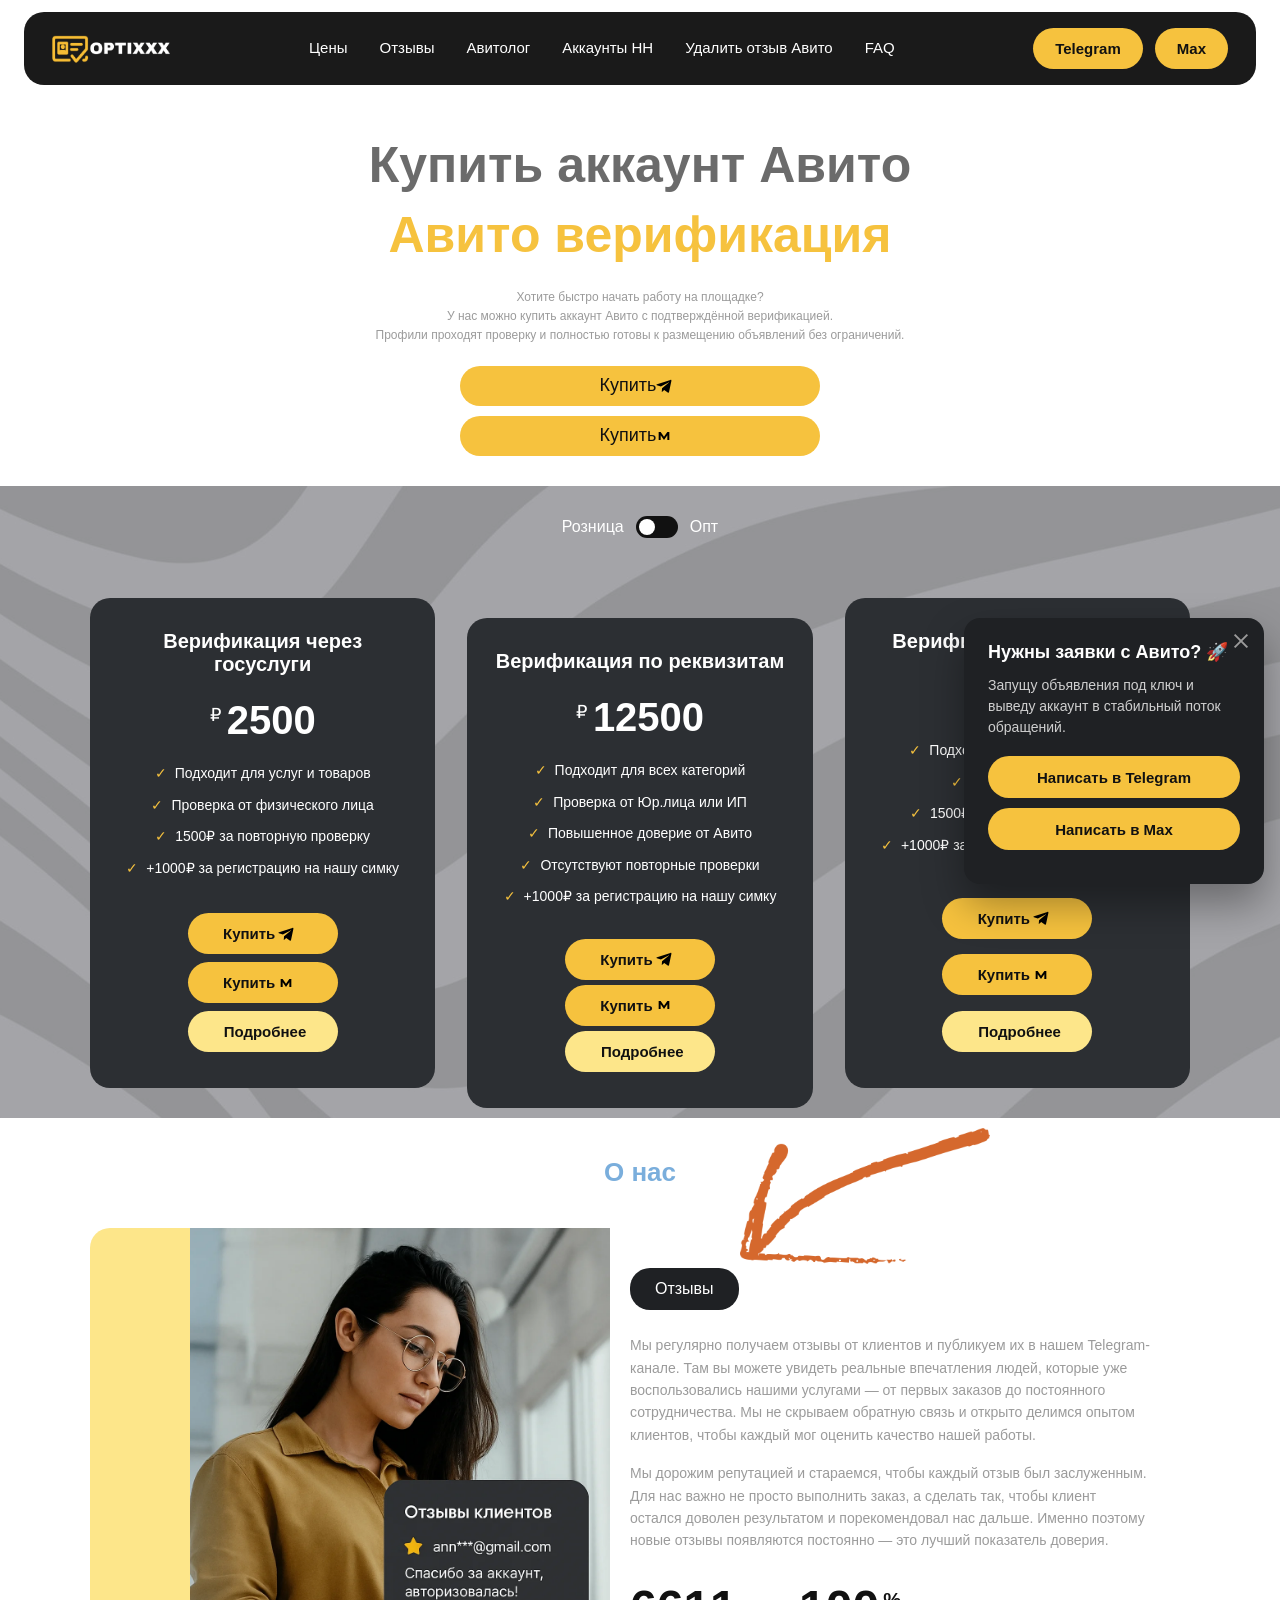
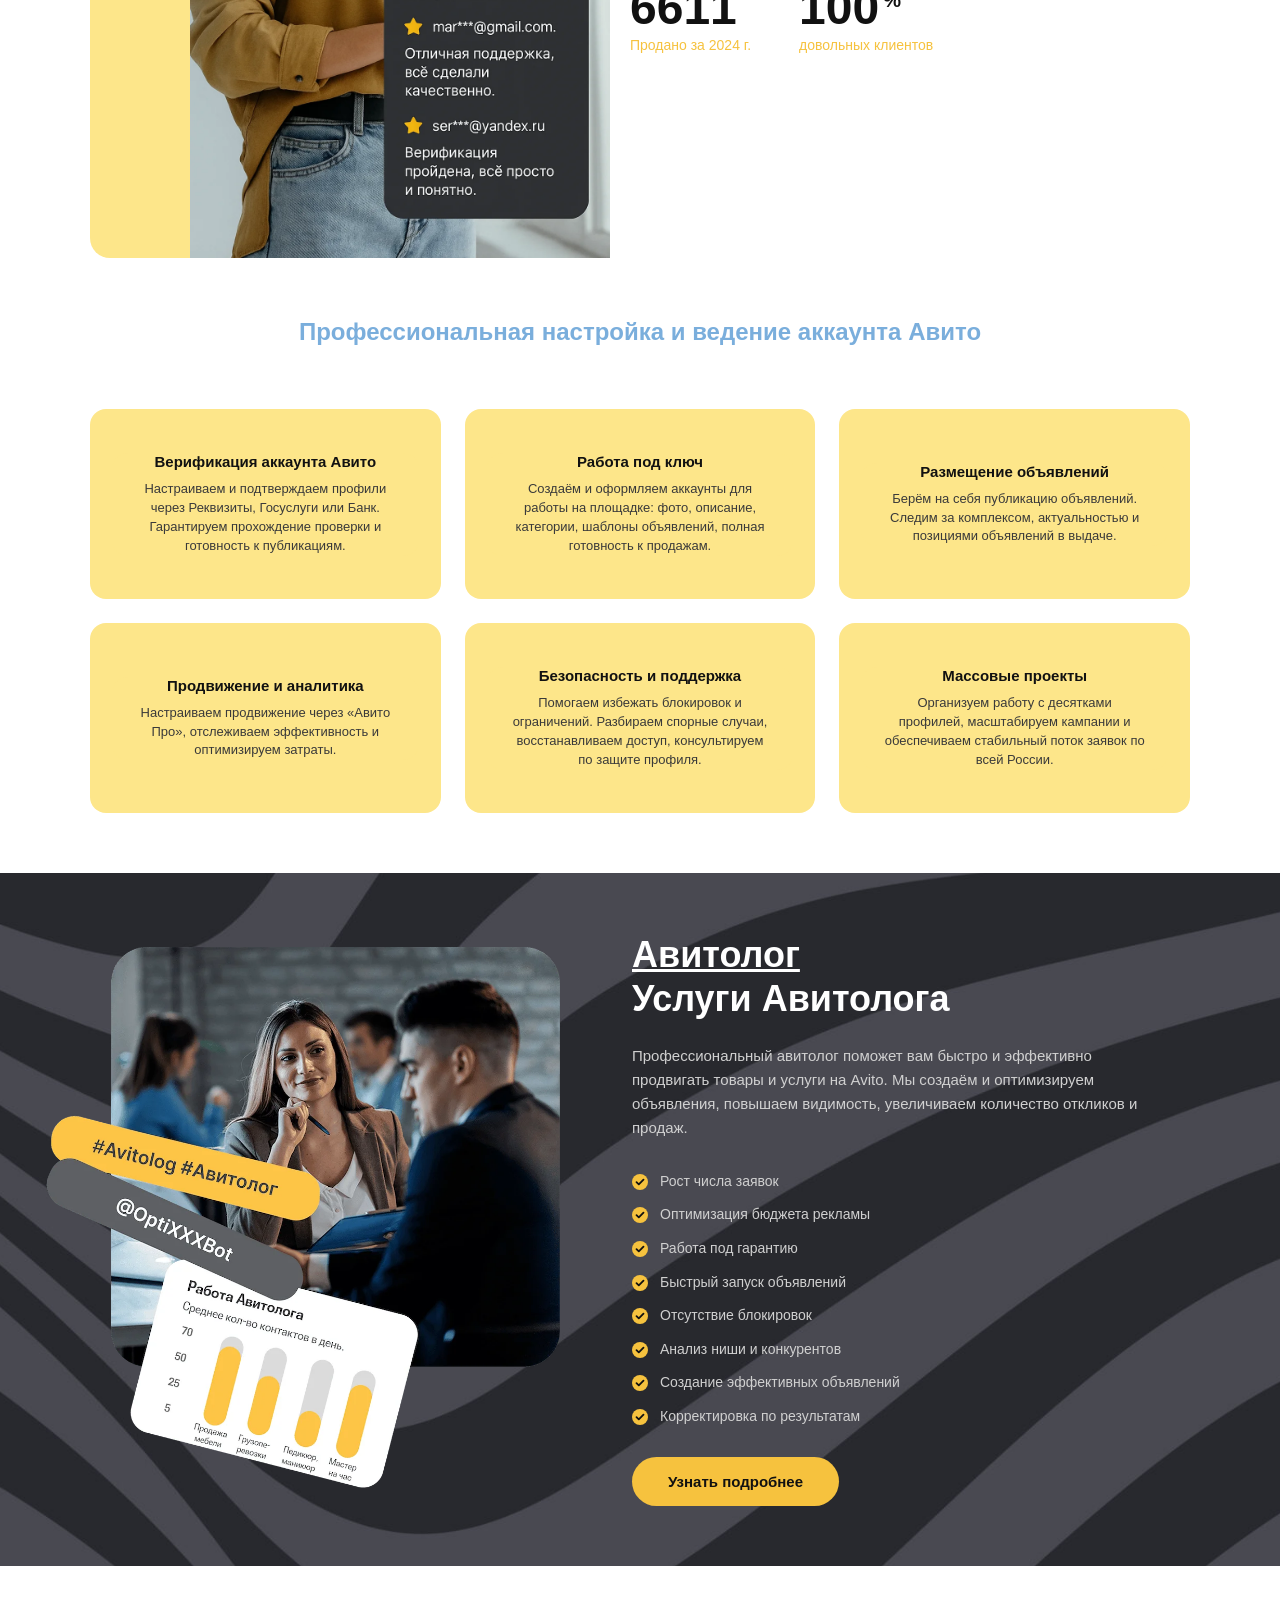
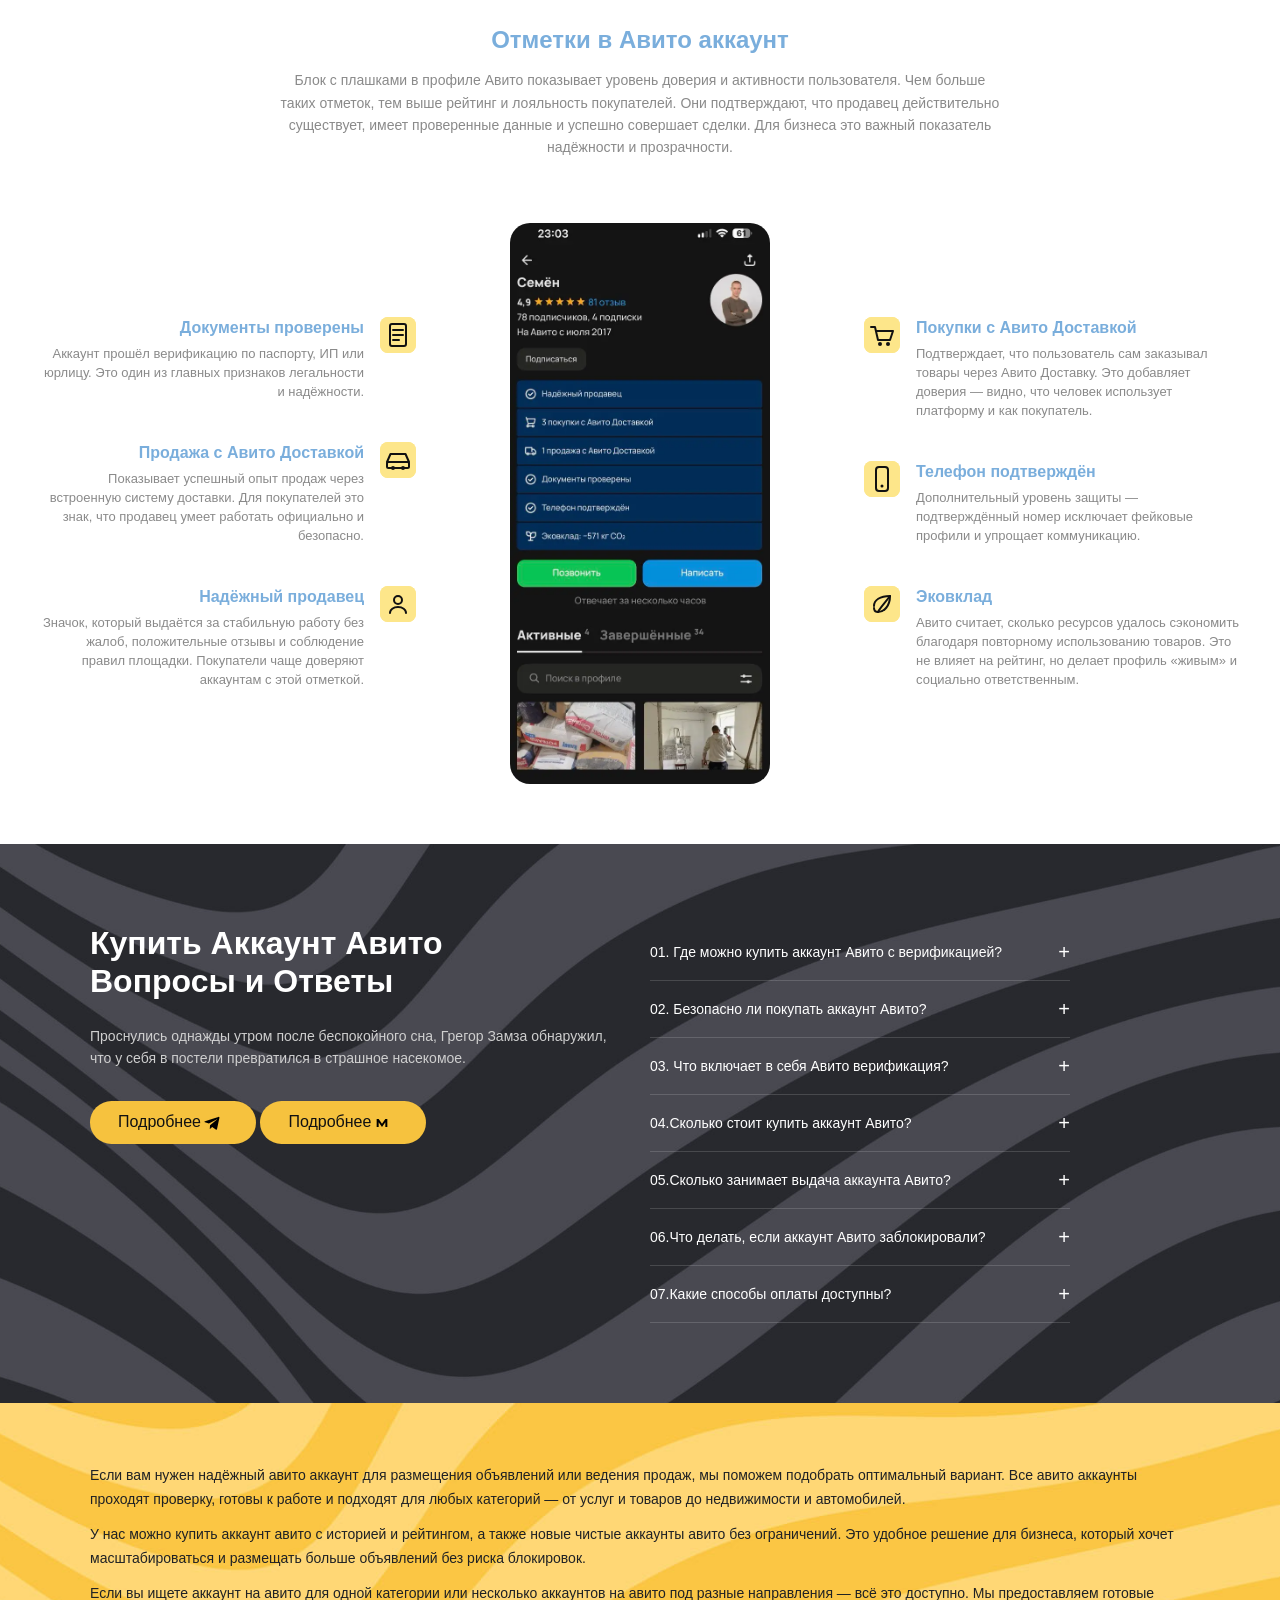
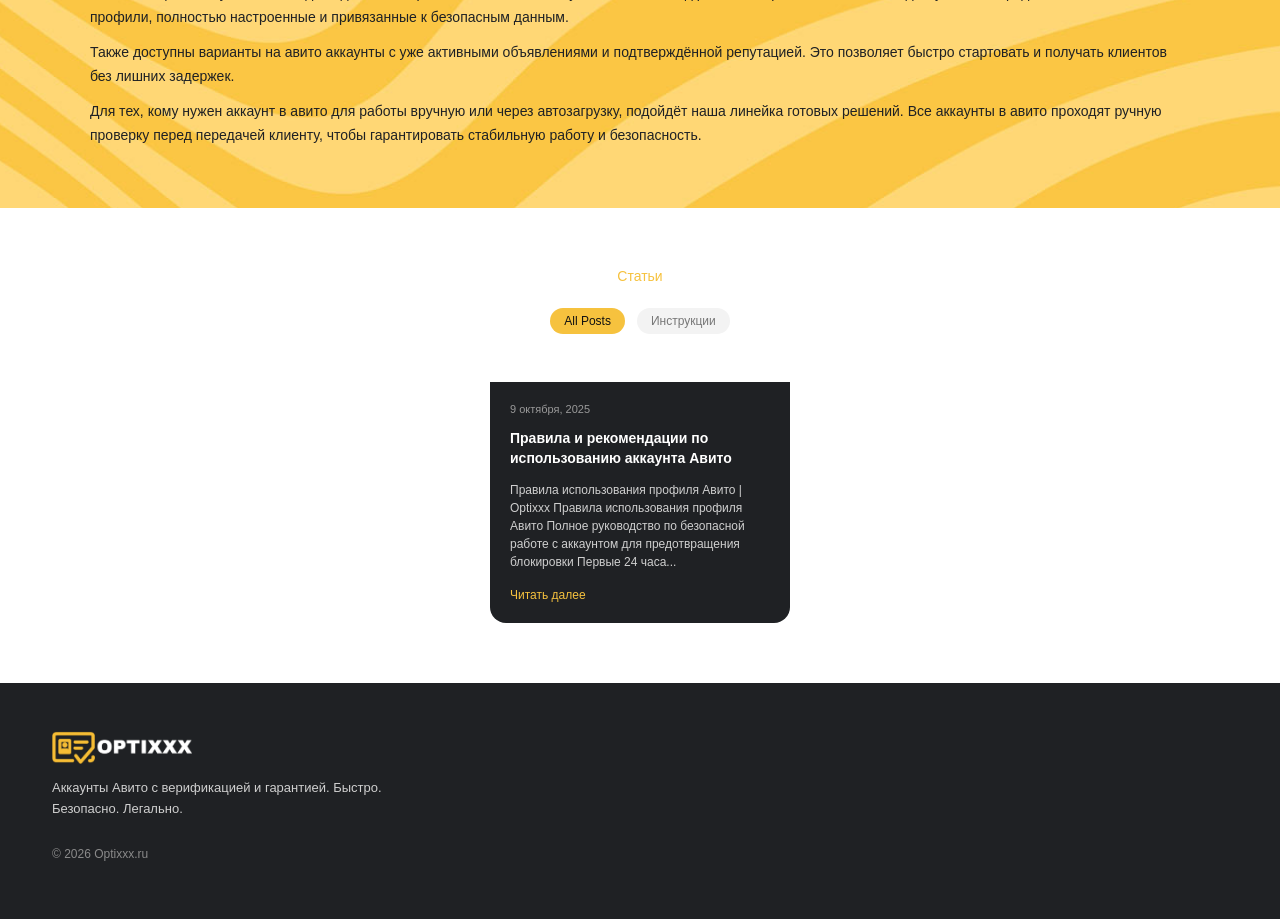
==== commit 667865ec: "new pages" ====
--- a/index.html
+++ b/index.html
@@ -4,14 +4,15 @@
         <meta charset="UTF-8"/>
         <meta http-equiv="X-UA-Compatible" content="IE=edge"/>
         <meta name="viewport" content="width=device-width, initial-scale=1.0"/>
-        <title>Купить аккаунт Авито | Optixxx</title>
-        <meta name="description" content="xxx"/>
-        <meta name="robots" content="index, follow"/>
+        <title>Купить аккаунт Авито | Avito верификация с гарантией | Optixxx</title>
+        <meta name="description" content="Хотите быстро начать продажи? У нас можно купить аккаунт Авито с верификацией и гарантией. Готовые профили для безопасных публикаций."/>
+        <meta name="keywords" content="Купить аккаунт Авито, аккаунта авито, верификация авито"/>
+		<meta name="robots" content="index, follow"/>
         <link rel="canonical" href="https://optixxx.ru/"/>
         <!-- Open Graph -->
         <meta property="og:type" content="website"/>
-        <meta property="og:title" content="Купить аккаунт Авито с верификацией — Optixxx"/>
-        <meta property="og:description" content="Готовые аккаунты Авито с верификацией. Для бизнеса, услуг и товаров. Без ограничений и блокировок."/>
+        <meta property="og:title" content="Купить аккаунт Авито | Avito верификация с гарантией — Optixxx"/>
+        <meta property="og:description" content="Хотите быстро начать продажи? У нас можно купить аккаунт Авито с верификацией и гарантией. Готовые профили для безопасных публикаций."/>
         <meta property="og:url" content="https://optixxx.ru/"/>
         <meta property="og:image" content="https://optixxx.ru/img/logo.png"/>
         <!-- Favicon -->
@@ -28,6 +29,35 @@
         <script src="js/scroll-top.js" defer></script>
 	</head>
 	<body>
+		<!-- metrika -->
+		<script type="text/javascript">
+		(function(m, e, t, r, i, k, a) {
+			m[i] = m[i] || function() {
+			(m[i].a = m[i].a || []).push(arguments)
+			};
+			m[i].l = 1 * new Date();
+			for (var j = 0; j < document.scripts.length; j++) {
+			if (document.scripts[j].src === r) {
+				return;
+			}
+			}
+			k = e.createElement(t), a = e.getElementsByTagName(t)[0], k.async = 1, k.src = r, a.parentNode.insertBefore(k, a)
+		})(window, document, 'script', 'https://mc.yandex.ru/metrika/tag.js?id=104427988', 'ym');
+		ym(104427988, 'init', {
+			ssr: true,
+			webvisor: true,
+			clickmap: true,
+			ecommerce:"dataLayer",
+            referrer: document.referrer,
+            url: location.href,
+            accurateTrackBounce:true,
+            trackLinks:true
+		});
+		</script>
+		<noscript>
+			<div><img src="https://mc.yandex.ru/watch/104427988" style="position:absolute; left:-9999px;" alt="" /></div>
+		</noscript>
+		<!-- /metrika -->
         <button class="burger" aria-label="Открыть меню">
             <span></span>
             <span></span>
@@ -37,7 +67,7 @@
 			<div class="container">
 				<div class="header__inner">
 					<!-- ЛОГО -->
-					<a href="#hero" class="logo">
+					<a href="/" class="logo">
 					<img src="img/logo.png" alt="Optixxx">
 					</a>
 					<!-- МЕНЮ -->
@@ -46,11 +76,16 @@
 							<li><a href="/#tariffs">Цены</a></li>
 							<li><a href="/#about">Отзывы</a></li>
 							<li><a href="/avitolog">Авитолог</a></li>
+							<li><a href="/akkaunt-hh">Аккаунты HH</a></li>
+							<li><a href="/udalit-otzyv-avito">Удалить отзыв Авито</a></li>
 							<li><a href="/#faq">FAQ</a></li>
 						</ul>
 					</nav>
-					<!-- CTA -->
-					<a href="https://t.me/" class="btn btn--telegram">Telegram</a>
+                    <!-- CTA -->
+                    <div class="header__cta">
+                        <a href="https://t.me/" class="btn btn--telegram" target="_blank">Telegram</a>
+                        <a href="https://max.ru/id360801300595_2_bot" class="btn btn--telegram" target="_blank">Max</a>
+                    </div>
 				</div>
 			</div>
 		</header>
@@ -68,7 +103,8 @@
 						Профили проходят проверку и полностью готовы к размещению
 						объявлений без ограничений.
 					</p>
-					<a href="https://t.me/" class="hero__btn">Купить</a>
+					<a href="https://t.me/" class="hero__btn">Купить<img src="/img/icons/icon_tg.svg" alt="Иконка Телеграм" class="btn__icon"></a>
+					<a href="https://max.ru/id360801300595_2_bot" class="hero__btn">Купить<img src="/img/icons/icon_max.svg" alt="Иконка Max" class="btn__icon"></a>
 				</div>
 			</section>
 			<!-- ================= TARIFFS ================= -->
@@ -100,7 +136,8 @@
 								<li>1500₽ за повторную проверку</li>
 								<li>+1000₽ за регистрацию на нашу симку</li>
 							</ul>
-							<a href="https://t.me/" class="tariff-card__btn">Купить</a>
+							<a href="https://t.me/" class="tariff-card__btn">Купить<img src="/img/icons/icon_tg.svg" alt="Иконка Телеграм" class="btn__icon"></a>
+							<a href="https://max.ru/id360801300595_2_bot" class="tariff-card__btn">Купить<img src="/img/icons/icon_max.svg" alt="Иконка Max" class="btn__icon"></a>
 							<a href="/account_gosuslugi" class="tariff-card__btn-more">Подробнее</a>
 						</article>
 						<article class="tariff-card tariff-card--featured">
@@ -118,7 +155,8 @@
 								<li>Отсутствуют повторные проверки</li>
 								<li>+1000₽ за регистрацию на нашу симку</li>
 							</ul>
-							<a href="https://t.me/" class="tariff-card__btn">Купить</a>
+							<a href="https://t.me/" class="tariff-card__btn">Купить<img src="/img/icons/icon_tg.svg" alt="Иконка Телеграм" class="btn__icon"></a>
+							<a href="https://max.ru/id360801300595_2_bot" class="tariff-card__btn">Купить<img src="/img/icons/icon_max.svg" alt="Иконка Max" class="btn__icon"></a>
 							<a href="/account_company" class="tariff-card__btn-more">Подробнее</a>
 						</article>
 						<article class="tariff-card">
@@ -135,7 +173,8 @@
 								<li>1500₽ за повторную проверку</li>
 								<li>+1000₽ за регистрацию на нашу симку</li>
 							</ul>
-							<a href="https://t.me/" class="tariff-card__btn">Купить</a>
+							<a href="https://t.me/" class="tariff-card__btn">Купить<img src="/img/icons/icon_tg.svg" alt="Иконка Телеграм" class="btn__icon"></a>
+							<a href="https://max.ru/id360801300595_2_bot" class="tariff-card__btn">Купить<img src="/img/icons/icon_max.svg" alt="Иконка Max" class="btn__icon"></a>
 							<a href="/account_bank" class="tariff-card__btn-more">Подробнее</a>
 						</article>
 					</div>
@@ -307,7 +346,7 @@
 						<div class="marks__column">
 							<div class="mark-item">
 								<div class="mark-item__icon">
-									<img src="img/icons/docs.svg" alt="">
+									<img src="img/icons/docs.svg" alt="купить аккаунт Авито">
 								</div>
 								<div class="mark-item__content">
 									<h4>Документы проверены</h4>
@@ -316,7 +355,7 @@
 							</div>
 							<div class="mark-item">
 								<div class="mark-item__icon">
-									<img src="img/icons/car.svg" alt="">
+									<img src="img/icons/car.svg" alt="купить аккаунт Авито">
 								</div>
 								<div class="mark-item__content">
 									<h4>Продажа с Авито Доставкой</h4>
@@ -325,7 +364,7 @@
 							</div>
 							<div class="mark-item">
 								<div class="mark-item__icon">
-									<img src="img/icons/seller.svg" alt="">
+									<img src="img/icons/seller.svg" alt="купить аккаунт Авито">
 								</div>
 								<div class="mark-item__content">
 									<h4>Надёжный продавец</h4>
@@ -341,7 +380,7 @@
 						<div class="marks__column">
 							<div class="mark-item">
 								<div class="mark-item__icon">
-									<img src="img/icons/cart.svg" alt="">
+									<img src="img/icons/cart.svg" alt="купить аккаунт Авито">
 								</div>
 								<div class="mark-item__content">
 									<h4>Покупки с Авито Доставкой</h4>
@@ -350,7 +389,7 @@
 							</div>
 							<div class="mark-item">
 								<div class="mark-item__icon">
-									<img src="img/icons/phone.svg" alt="">
+									<img src="img/icons/phone.svg" alt="купить аккаунт Авито">
 								</div>
 								<div class="mark-item__content">
 									<h4>Телефон подтверждён</h4>
@@ -359,7 +398,7 @@
 							</div>
 							<div class="mark-item">
 								<div class="mark-item__icon">
-									<img src="img/icons/eco.svg" alt="">
+									<img src="img/icons/eco.svg" alt="купить аккаунт Авито">
 								</div>
 								<div class="mark-item__content">
 									<h4>Эковклад</h4>
@@ -384,7 +423,8 @@
 								Проснулись однажды утром после беспокойного сна, Грегор Замза обнаружил,
 								что у себя в постели превратился в страшное насекомое.
 							</p>
-							<a href="https://t.me/" class="faq__btn">Подробнее</a>
+							<a href="https://t.me/" class="faq__btn">Подробнее<img src="/img/icons/icon_tg.svg" alt="Иконка Телеграм" class="btn__icon"></a>
+							<a href="https://max.ru/id360801300595_2_bot" class="faq__btn">Подробнее<img src="/img/icons/icon_max.svg" alt="Иконка Max" class="btn__icon"></a>
 						</div>
 						<!-- RIGHT -->
 						<div class="faq__list">
@@ -503,12 +543,15 @@
 				<a href="/#prices">Цены</a>
 				<a href="/#about">Отзывы</a>
 				<a href="/avitolog">Авитолог</a>
+                <a href="/akkaunt-hh">Аккаунты HH</a>
+                <a href="/udalit-otzyv-avito">Удалить отзыв Авито</a>
 				<a href="/#faq">FAQ</a>
 				<a href="https://t.me/" target="_blank">Telegram</a>
+				<a href="https://max.ru/id360801300595_2_bot" target="_blank">Max</a>
 			</nav>
 		</div>
         <button class="scroll-top" aria-label="Прокрутить страницу наверх">
-            <img src="img/scroll-top.svg" alt="">
+            <img src="img/scroll-top.svg" alt="вернуться наверх">
         </button>
         <!-- ================= PROMO WIDGET ================= -->
         <div class="promo-widget" id="promoWidget">
@@ -521,6 +564,9 @@
             </p>
             <a href="https://t.me/" class="promo-widget__btn">
                 Написать в Telegram
+            </a>
+            <a href="https://max.ru/id360801300595_2_bot" class="promo-widget__btn">
+                Написать в Max
             </a>
         </div>
         <script>
--- a/css/styles.css
+++ b/css/styles.css
@@ -196,18 +196,11 @@
 }
 
 
-@media (max-width: 768px) {
-    .btn--telegram {
-        display: none;
-    }
-
-    .burger {
-        display: flex;
-    }
-
-    .header__nav {
-        display: none;
-    }
+/* CTA GROUP */
+.header__cta {
+	display: flex;
+	gap: 12px;
+	align-items: center;
 }
 
 /* ===== MOBILE MENU ===== */
@@ -279,7 +272,6 @@
     transform: translateY(-10px) rotate(-45deg);
 }
 
-
 /* ===============================
      HERO
 ================================ */
@@ -330,6 +322,8 @@
     font-weight: 500;
 
     border-radius: 999px;
+
+    margin-bottom: 10px;
 }
 
 /* ===============================
@@ -570,9 +564,16 @@
 
 /* BUTTON */
 .tariff-card__btn {
-        width: 150px;
+    width: 150px;
     margin-top: auto;
     align-self: center;
+
+	display: inline-flex;
+	align-items: center;
+	justify-content: center;
+	gap: 3px;
+
+    margin-bottom: 5px;
 
     padding: 10px 36px;
     background-color: var(--color-yellow);
@@ -584,7 +585,7 @@
 }
 .tariff-card__btn-more {
         width: 150px;
-    margin-top: 20px;
+    margin-top: auto;
     align-self: center;
 
     padding: 10px 36px;
@@ -875,49 +876,6 @@
         border-radius: 10px 0 0 10px;
     }
 }
-/* ===============================
-     RESPONSIVE
-================================ */
-@media (max-width: 768px) {
-
-    .about__stats {
-        justify-content: center;
-    }
-    .nav {
-        display: none;
-    }
-
-    .hero {
-        padding-top: 20px;
-        padding-bottom: 20px;
-    }
-
-    .hero__title {
-        font-size: 36px;
-    }
-
-    .hero__text {
-        font-size: 14px;
-    }
-
-    .hero__btn {
-        min-width: 100%;
-    }
-
-    .about__reviews-btn {
-        display: grid;
-        margin-top: 0px;
-    }
-    .about__image img {
-        margin-left: 10px;
-    }
-    .tariff-card__btn {
-        width: 100%;
-    }
-    .tariff-card__btn-more {
-        width: 100%;
-    }
-}
 
 /* ===============================
      SERVICES
@@ -1214,6 +1172,7 @@
 .marks {
     padding: 60px 0;
     background-color: #ffffff;
+    overflow: hidden;
 }
 
 /* TITLE */
@@ -1432,13 +1391,18 @@
 }
 
 .faq__btn {
-    display: inline-block;
     padding: 10px 28px;
     background-color: var(--color-yellow);
     color: #111;
     border-radius: 999px;
     font-size: 16px;
     font-weight: 500;
+
+	display: inline-flex;
+	align-items: center;
+	justify-content: center;
+	gap: 3px;
+    margin-bottom: 10px;
 }
 
 /* RIGHT */
@@ -1818,10 +1782,10 @@
 
 .promo-widget {
 	position: fixed;
-	right: 32px;
-	bottom: 32px;
-
-	width: 360px;
+	right: 16px;
+	bottom: 16px;
+
+	width: 300px;
 	padding: 24px;
 
 	background-color: #1f2124;
@@ -1871,6 +1835,8 @@
 
 	border-radius: 999px;
 	transition: transform 0.2s ease;
+
+    margin-bottom: 10px;
 }
 
 .promo-widget__btn:hover {
@@ -1971,4 +1937,72 @@
 	.promo-widget__text {
 		font-size: 13px;
 	}
+}
+
+/* ===============================
+     RESPONSIVE
+================================ */
+
+@media (max-width: 1100px) {
+    .header__cta {
+        display: none;
+    }
+}
+
+@media (max-width: 900px) {
+
+    .burger {
+        display: flex;
+    }
+
+    .header__nav {
+        display: none;
+    }
+
+    .nav {
+        display: none;
+    }
+}
+
+@media (max-width: 768px) {
+    .about__stats {
+        justify-content: center;
+    }
+
+    .hero {
+        padding-top: 20px;
+        padding-bottom: 20px;
+    }
+
+    .hero__title {
+        font-size: 36px;
+    }
+
+    .hero__text {
+        font-size: 14px;
+    }
+
+    .hero__btn {
+        min-width: 100%;
+    }
+
+    .about__reviews-btn {
+        display: grid;
+        margin-top: 0px;
+    }
+    .about__image img {
+        margin-left: 10px;
+    }
+    .tariff-card__btn {
+        width: 100%;
+    }
+    .tariff-card__btn-more {
+        width: 100%;
+    }
+}
+
+.btn__icon {
+	width: 16px;
+	height: 16px;
+	margin-right: 8px;
 }
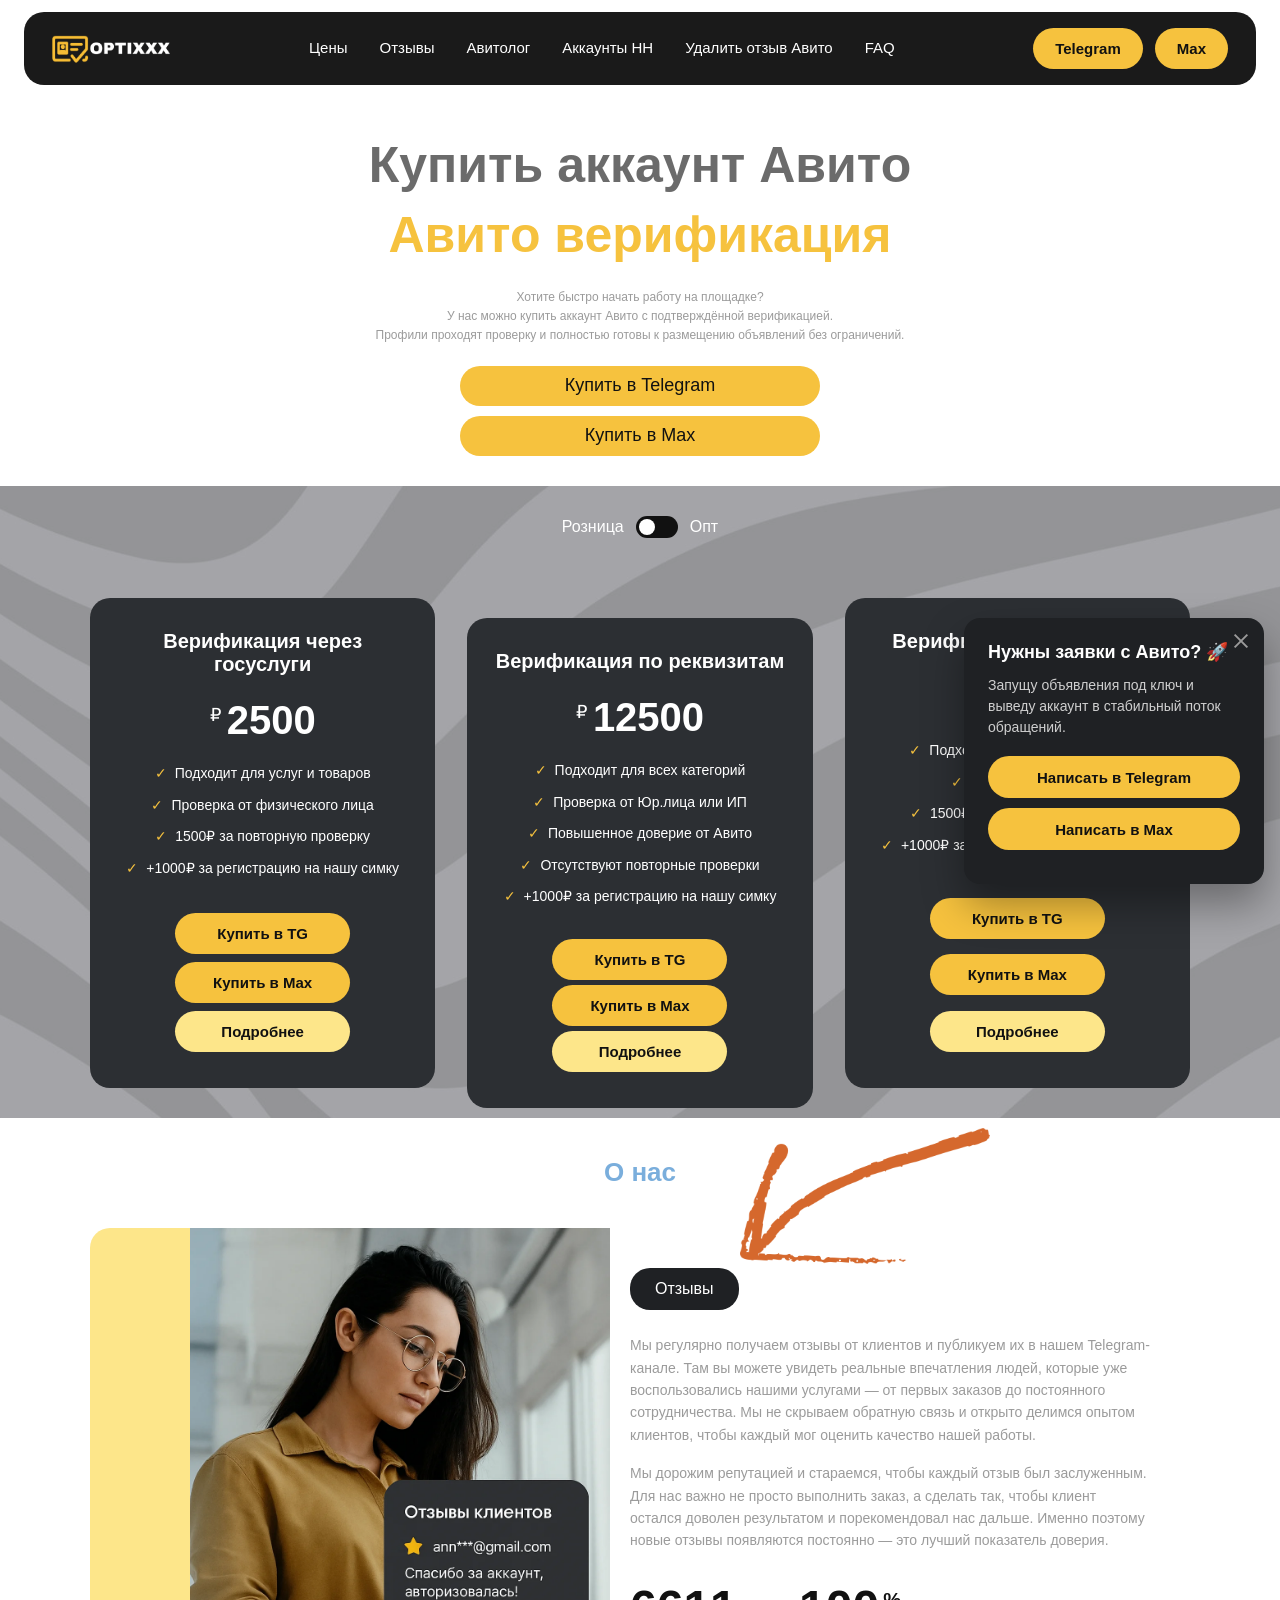
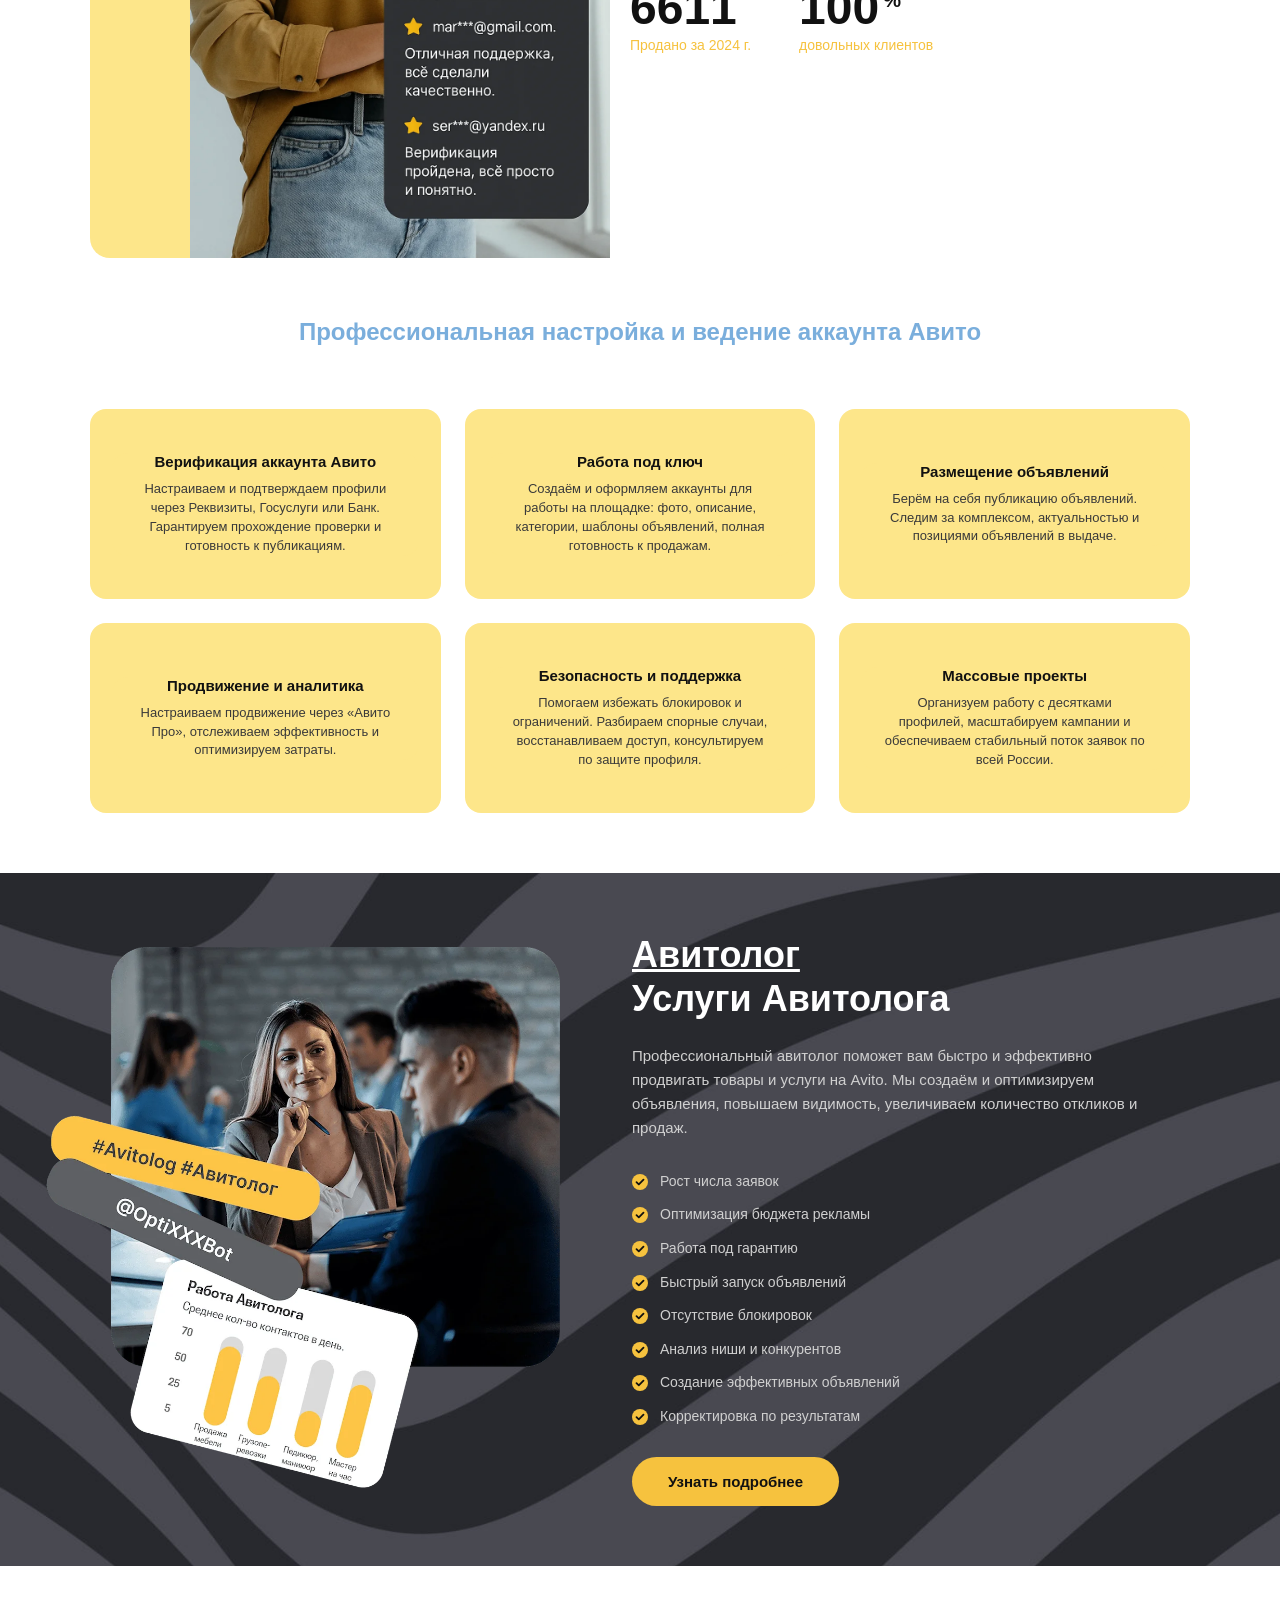
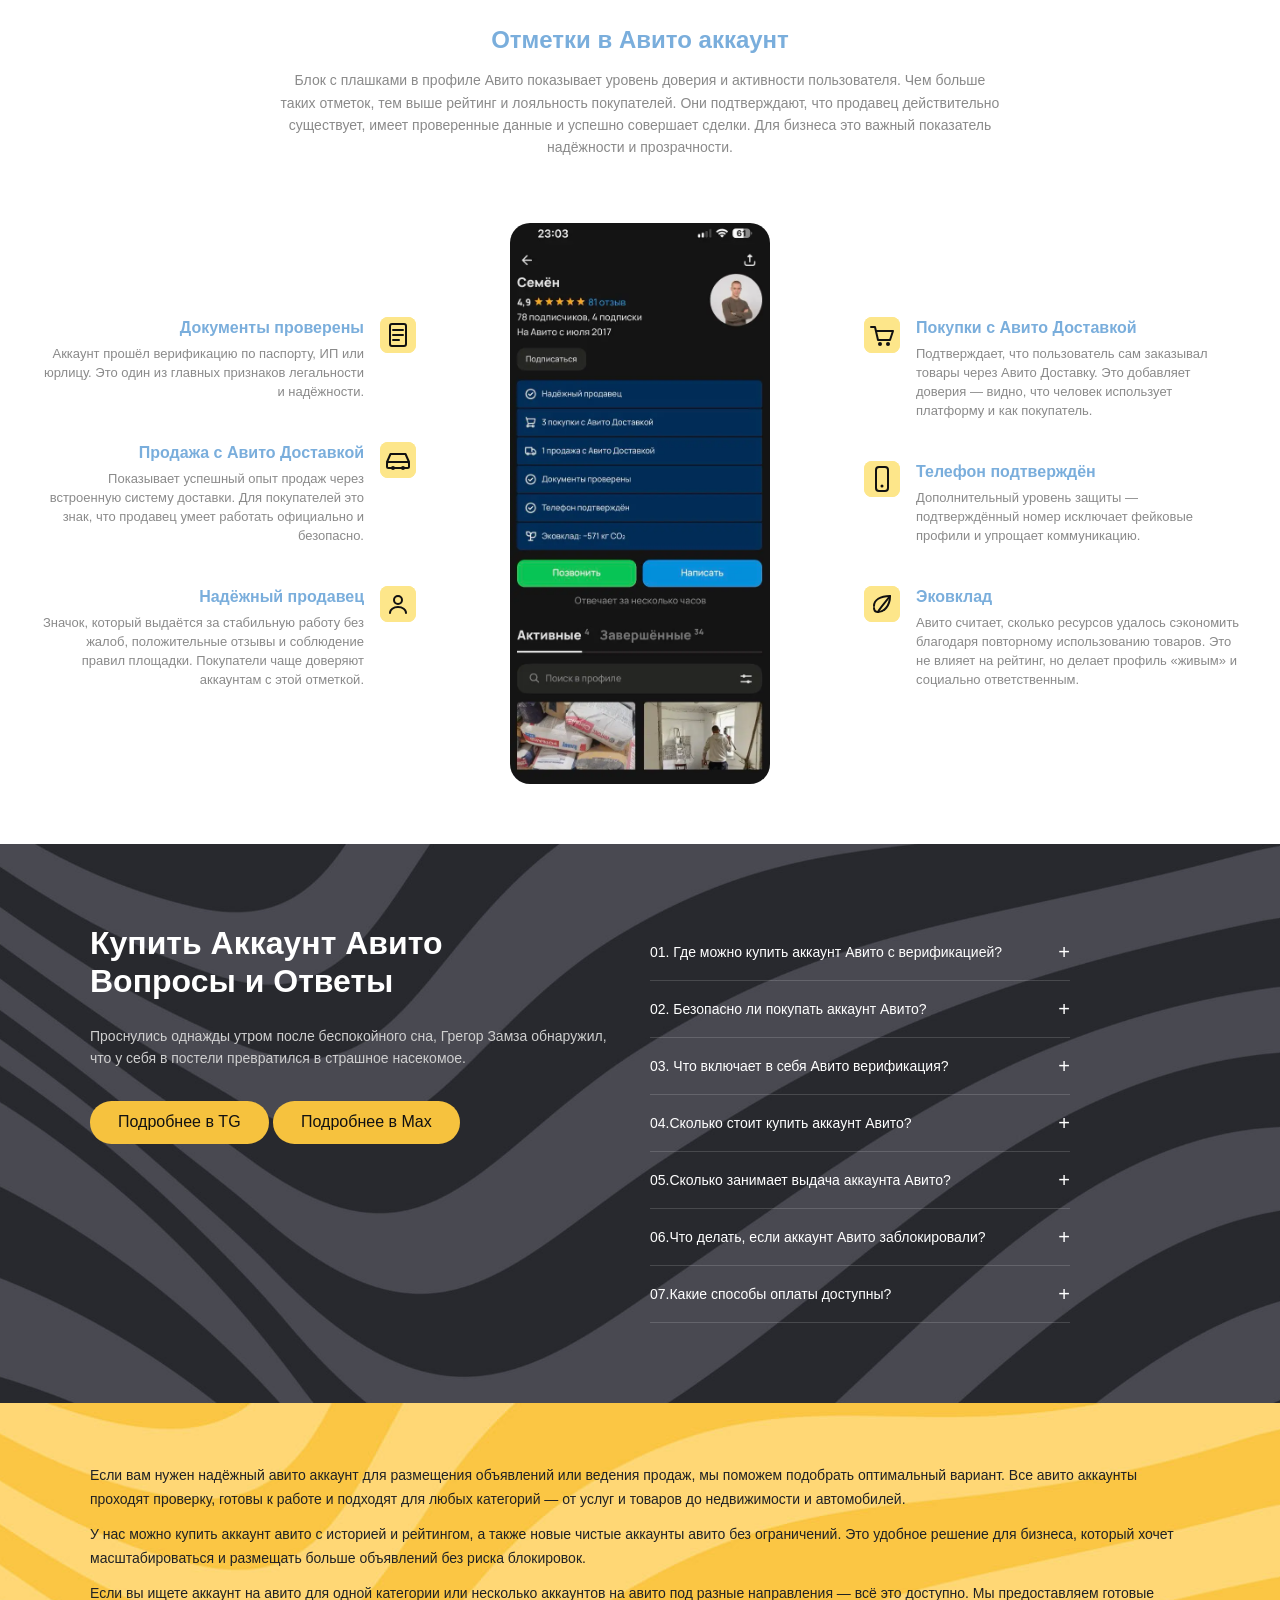
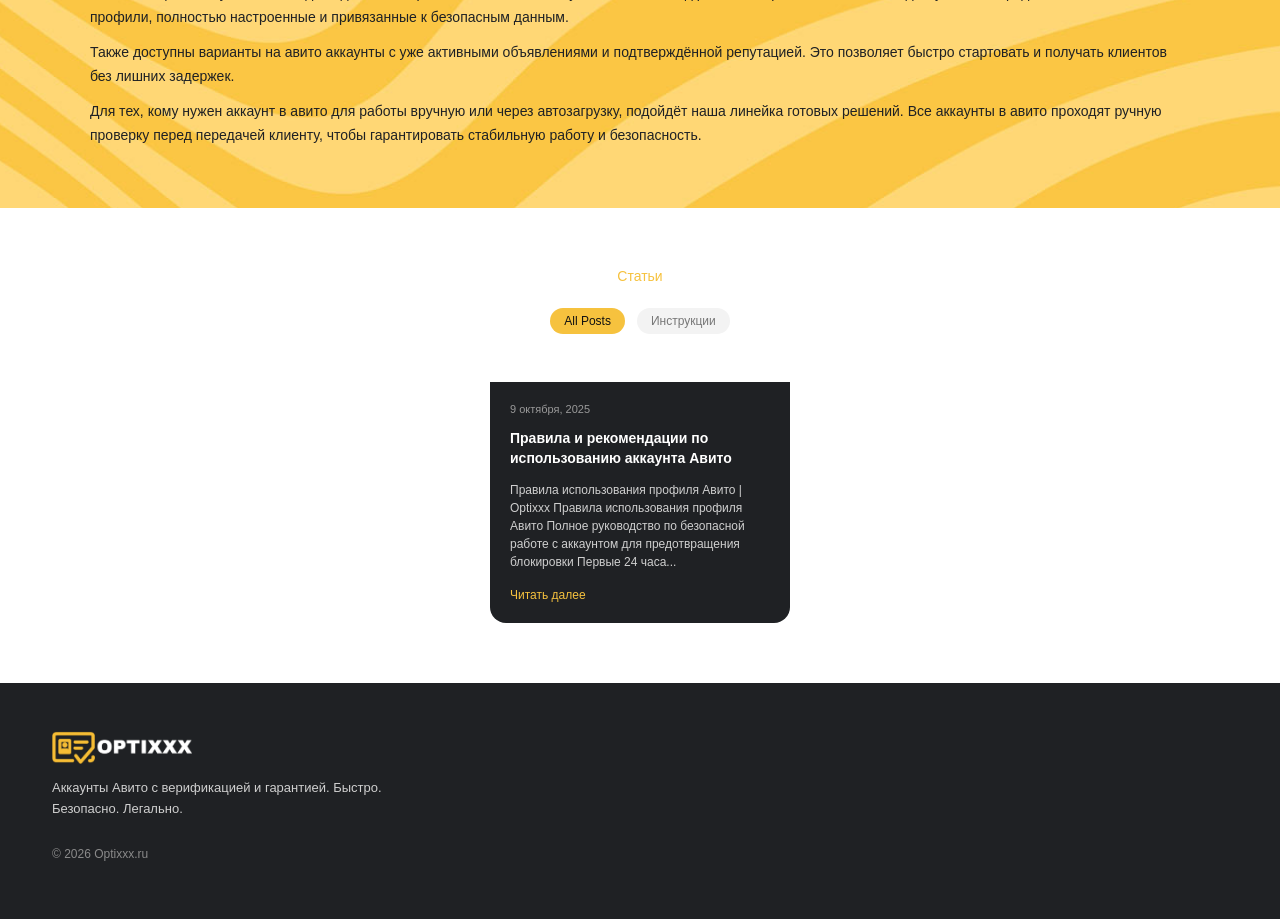
==== commit 259012fe: "tg bot" ====
--- a/index.html
+++ b/index.html
@@ -103,8 +103,8 @@
 						Профили проходят проверку и полностью готовы к размещению
 						объявлений без ограничений.
 					</p>
-					<a href="https://t.me/" class="hero__btn">Купить<img src="/img/icons/icon_tg.svg" alt="Иконка Телеграм" class="btn__icon"></a>
-					<a href="https://max.ru/id360801300595_2_bot" class="hero__btn">Купить<img src="/img/icons/icon_max.svg" alt="Иконка Max" class="btn__icon"></a>
+					<a href="https://t.me/" class="hero__btn">Купить в Telegram</a>
+					<a href="https://max.ru/id360801300595_2_bot" class="hero__btn">Купить в Max</a>
 				</div>
 			</section>
 			<!-- ================= TARIFFS ================= -->
@@ -136,8 +136,8 @@
 								<li>1500₽ за повторную проверку</li>
 								<li>+1000₽ за регистрацию на нашу симку</li>
 							</ul>
-							<a href="https://t.me/" class="tariff-card__btn">Купить<img src="/img/icons/icon_tg.svg" alt="Иконка Телеграм" class="btn__icon"></a>
-							<a href="https://max.ru/id360801300595_2_bot" class="tariff-card__btn">Купить<img src="/img/icons/icon_max.svg" alt="Иконка Max" class="btn__icon"></a>
+							<a href="https://t.me/" class="tariff-card__btn">Купить в TG</a>
+							<a href="https://max.ru/id360801300595_2_bot" class="tariff-card__btn">Купить в Max</a>
 							<a href="/account_gosuslugi" class="tariff-card__btn-more">Подробнее</a>
 						</article>
 						<article class="tariff-card tariff-card--featured">
@@ -155,8 +155,8 @@
 								<li>Отсутствуют повторные проверки</li>
 								<li>+1000₽ за регистрацию на нашу симку</li>
 							</ul>
-							<a href="https://t.me/" class="tariff-card__btn">Купить<img src="/img/icons/icon_tg.svg" alt="Иконка Телеграм" class="btn__icon"></a>
-							<a href="https://max.ru/id360801300595_2_bot" class="tariff-card__btn">Купить<img src="/img/icons/icon_max.svg" alt="Иконка Max" class="btn__icon"></a>
+							<a href="https://t.me/" class="tariff-card__btn">Купить в TG</a>
+							<a href="https://max.ru/id360801300595_2_bot" class="tariff-card__btn">Купить в Max</a>
 							<a href="/account_company" class="tariff-card__btn-more">Подробнее</a>
 						</article>
 						<article class="tariff-card">
@@ -173,8 +173,8 @@
 								<li>1500₽ за повторную проверку</li>
 								<li>+1000₽ за регистрацию на нашу симку</li>
 							</ul>
-							<a href="https://t.me/" class="tariff-card__btn">Купить<img src="/img/icons/icon_tg.svg" alt="Иконка Телеграм" class="btn__icon"></a>
-							<a href="https://max.ru/id360801300595_2_bot" class="tariff-card__btn">Купить<img src="/img/icons/icon_max.svg" alt="Иконка Max" class="btn__icon"></a>
+							<a href="https://t.me/" class="tariff-card__btn">Купить в TG</a>
+							<a href="https://max.ru/id360801300595_2_bot" class="tariff-card__btn">Купить в Max</a>
 							<a href="/account_bank" class="tariff-card__btn-more">Подробнее</a>
 						</article>
 					</div>
@@ -423,8 +423,8 @@
 								Проснулись однажды утром после беспокойного сна, Грегор Замза обнаружил,
 								что у себя в постели превратился в страшное насекомое.
 							</p>
-							<a href="https://t.me/" class="faq__btn">Подробнее<img src="/img/icons/icon_tg.svg" alt="Иконка Телеграм" class="btn__icon"></a>
-							<a href="https://max.ru/id360801300595_2_bot" class="faq__btn">Подробнее<img src="/img/icons/icon_max.svg" alt="Иконка Max" class="btn__icon"></a>
+							<a href="https://t.me/" class="faq__btn">Подробнее в TG</a>
+							<a href="https://max.ru/id360801300595_2_bot" class="faq__btn">Подробнее в Max</a>
 						</div>
 						<!-- RIGHT -->
 						<div class="faq__list">
--- a/css/styles.css
+++ b/css/styles.css
@@ -564,7 +564,7 @@
 
 /* BUTTON */
 .tariff-card__btn {
-    width: 150px;
+    width: 175px;
     margin-top: auto;
     align-self: center;
 
@@ -584,7 +584,7 @@
     border-radius: 999px;
 }
 .tariff-card__btn-more {
-        width: 150px;
+    width: 175px;
     margin-top: auto;
     align-self: center;
 
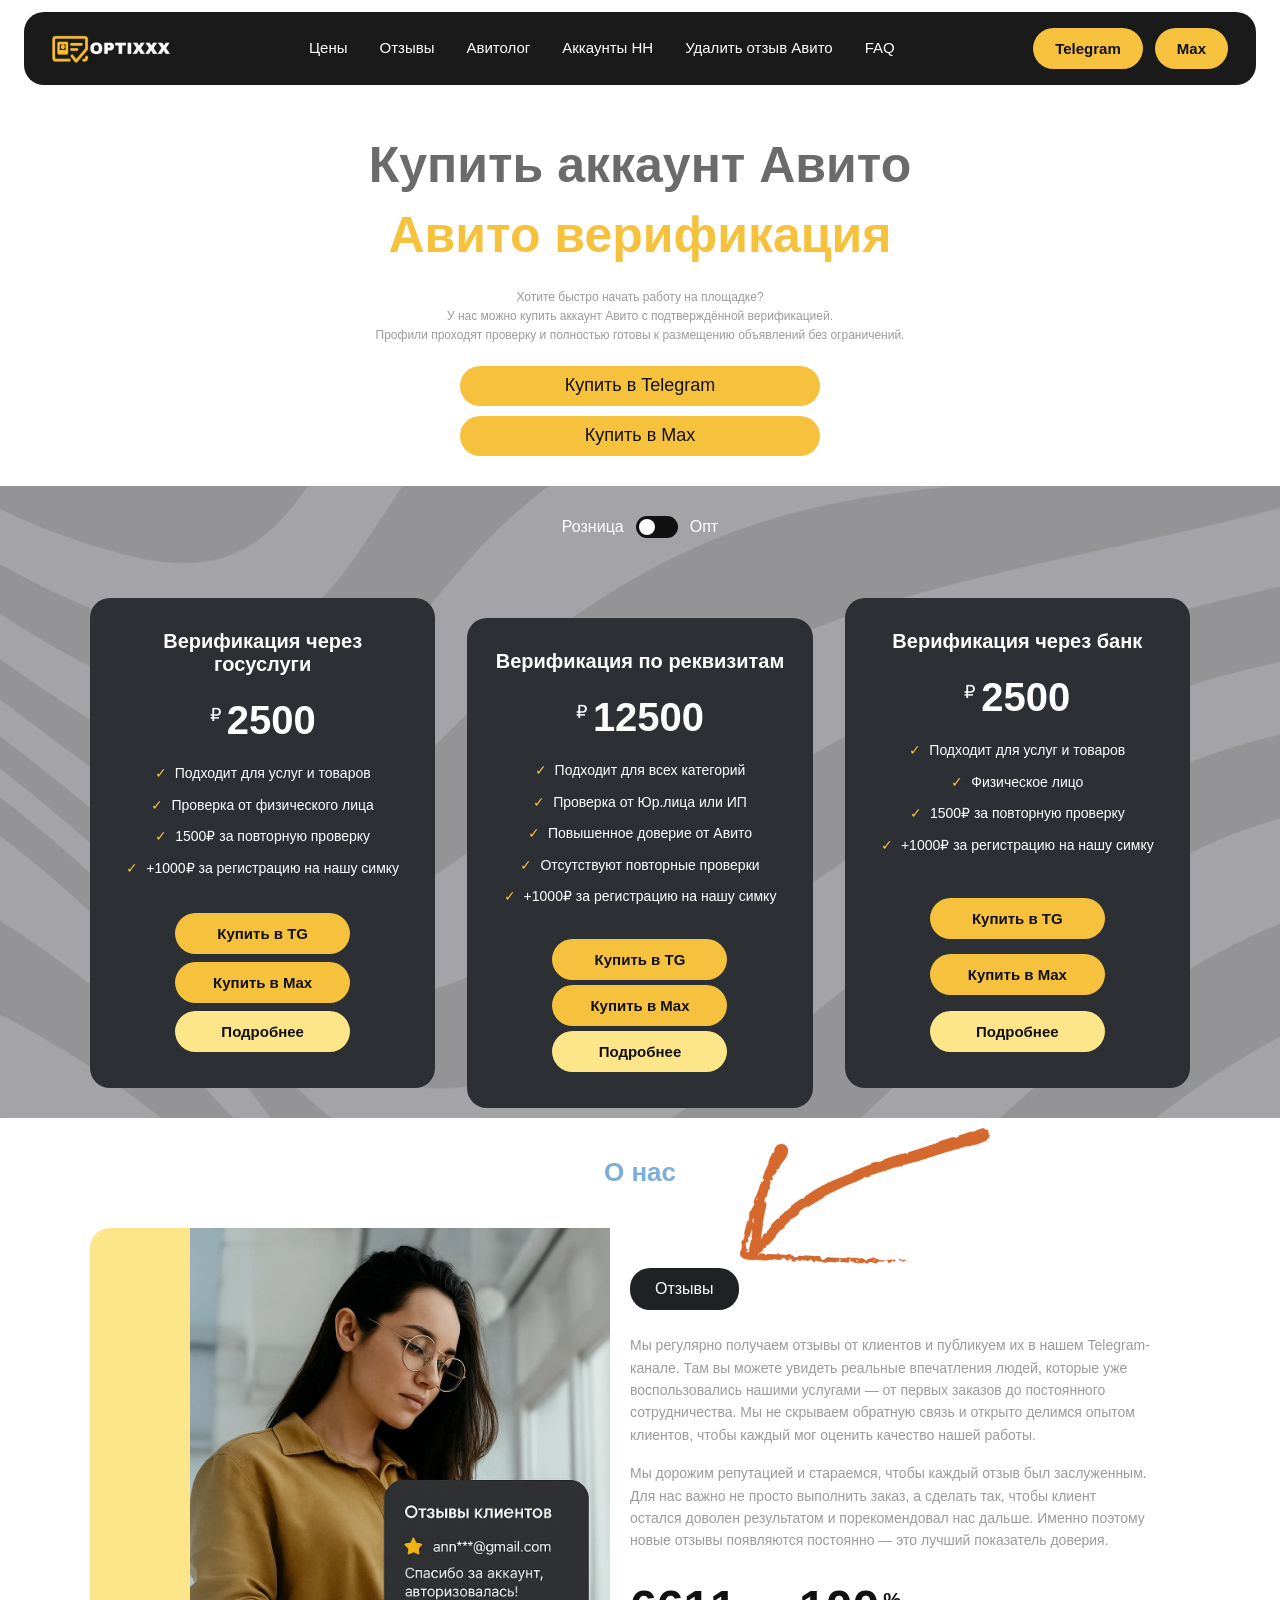
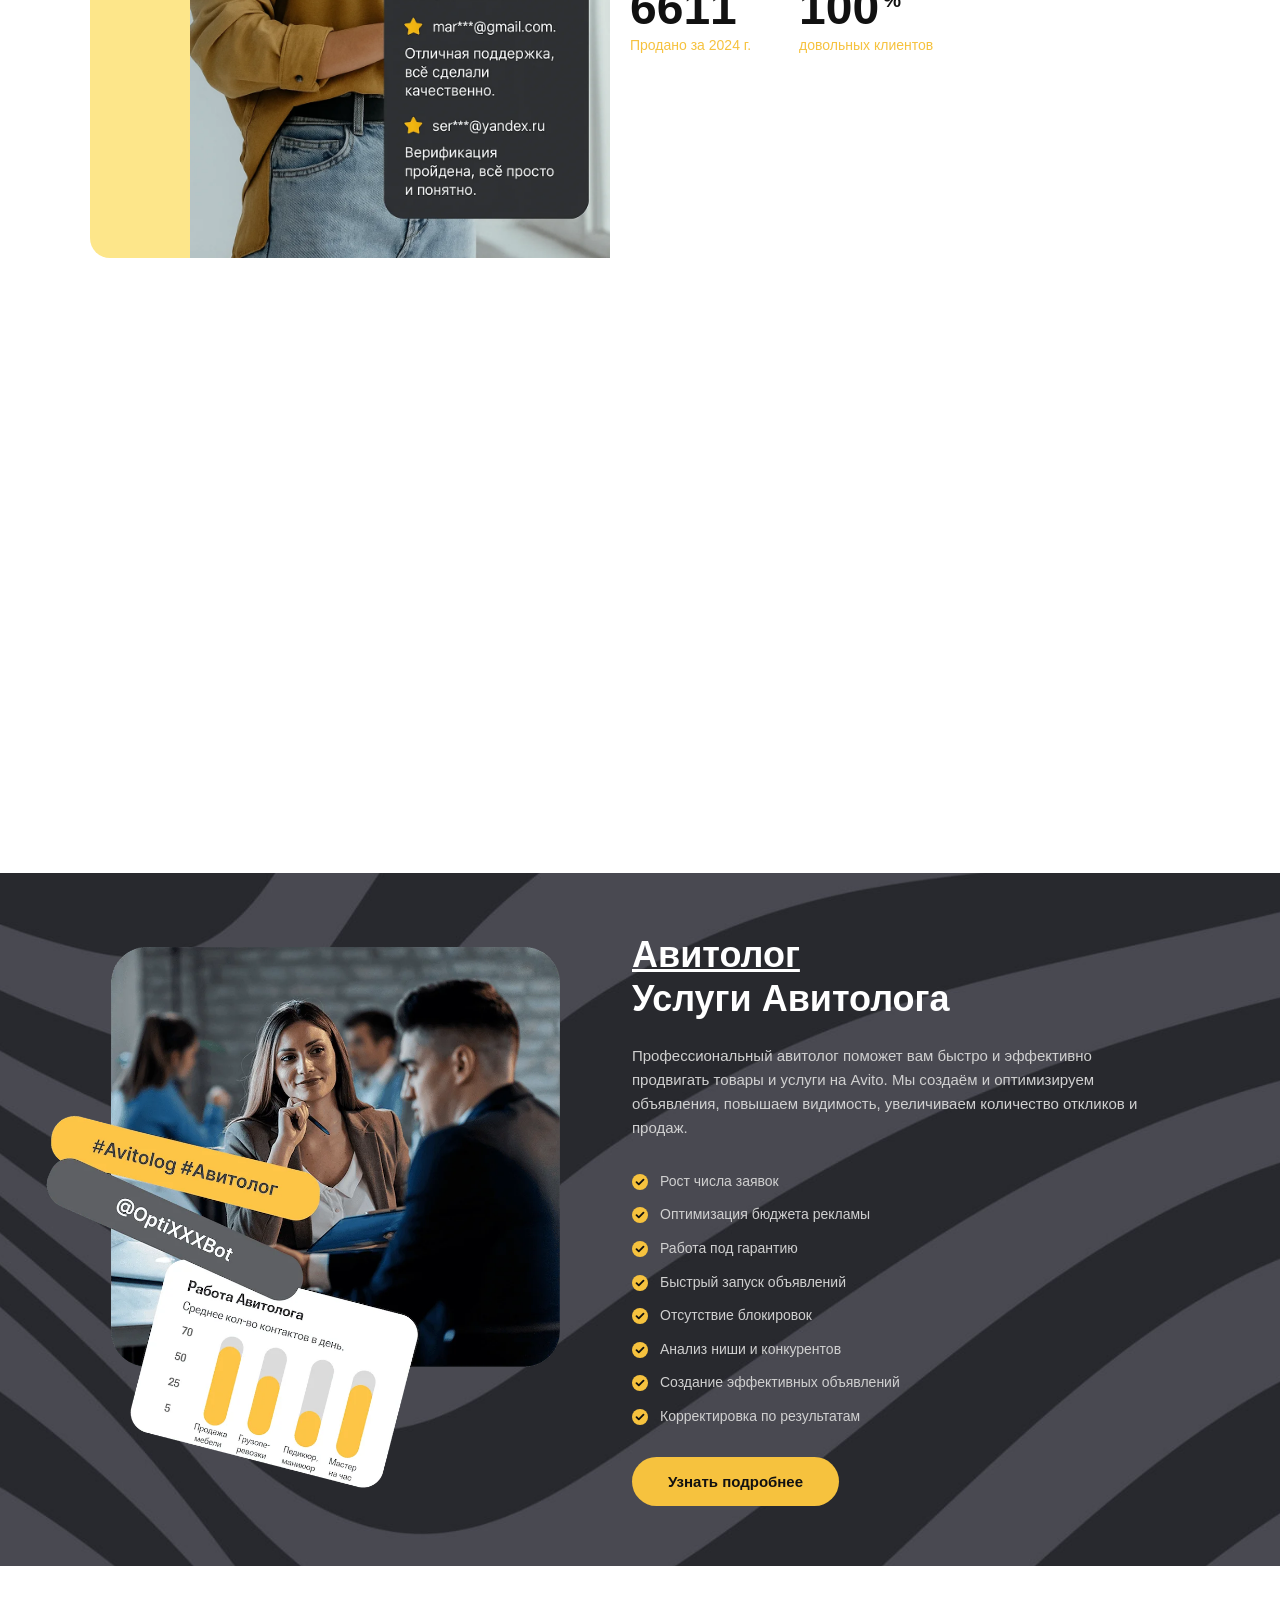
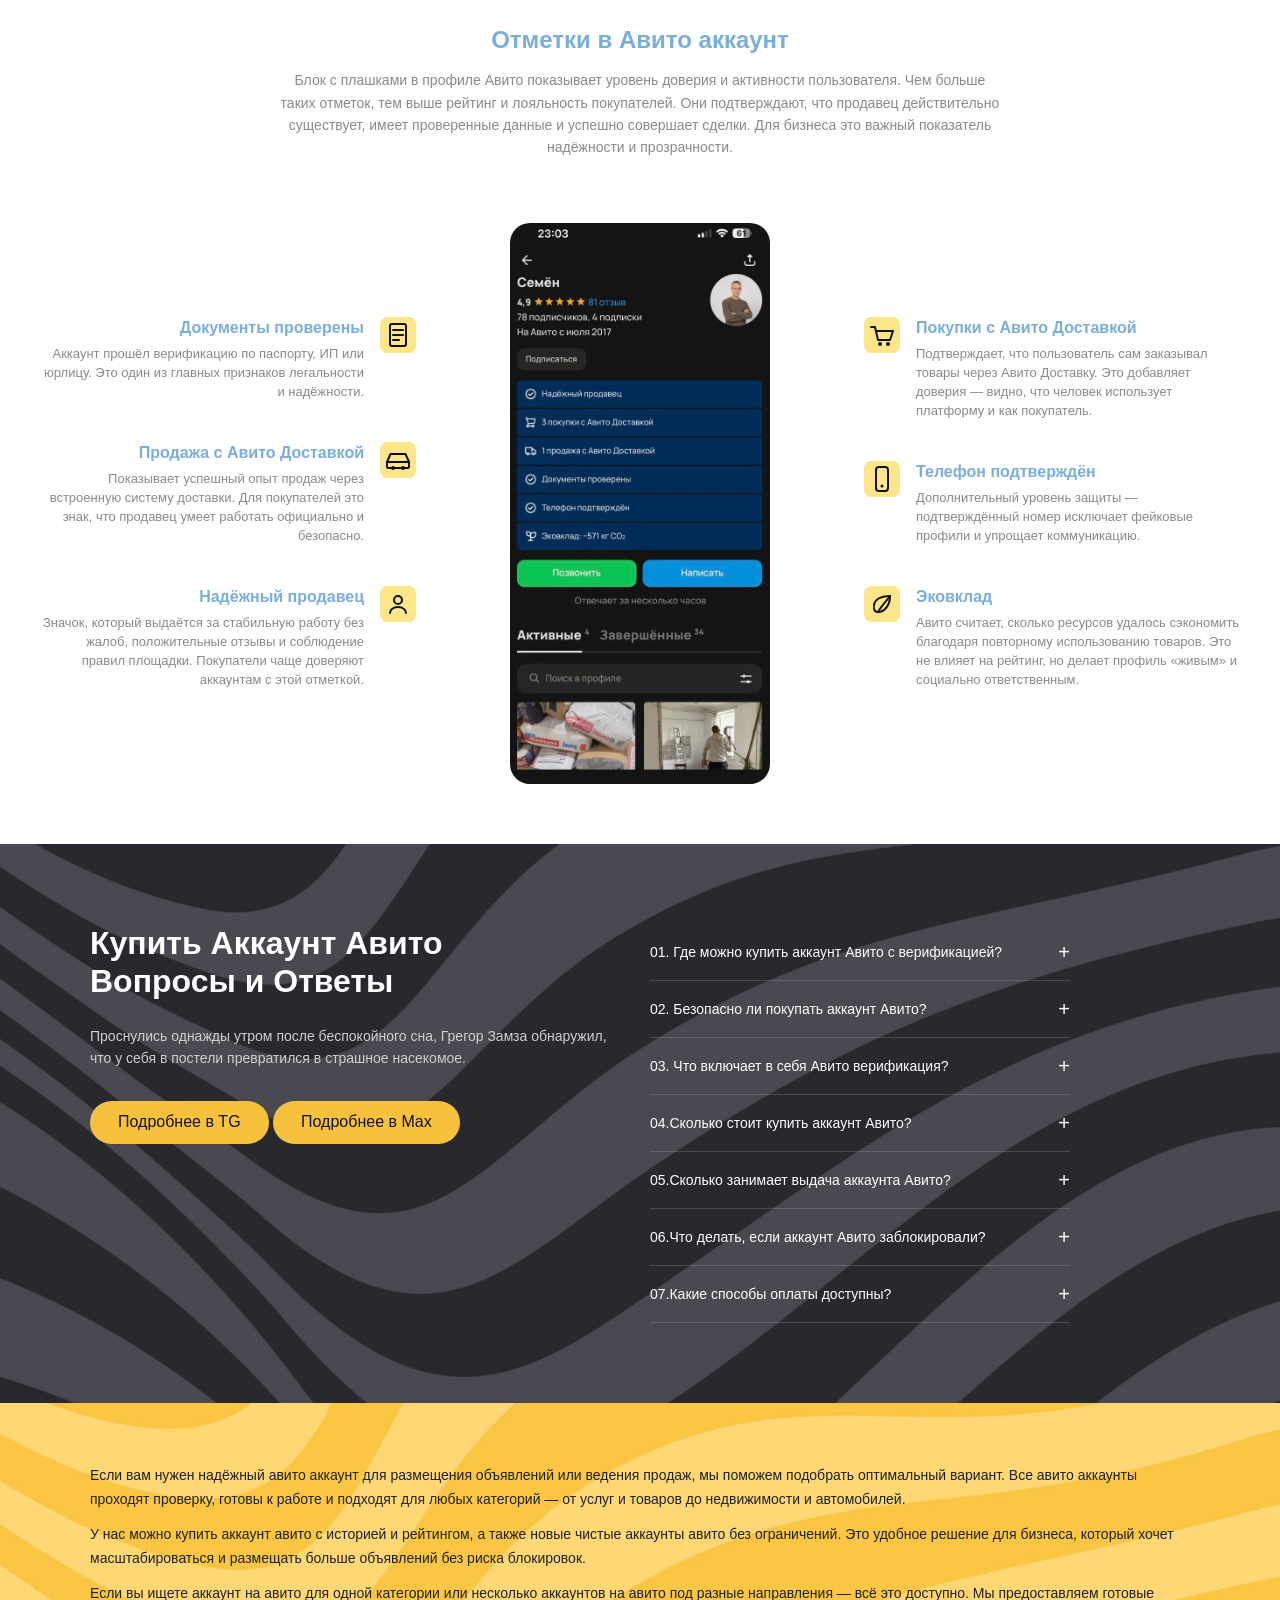
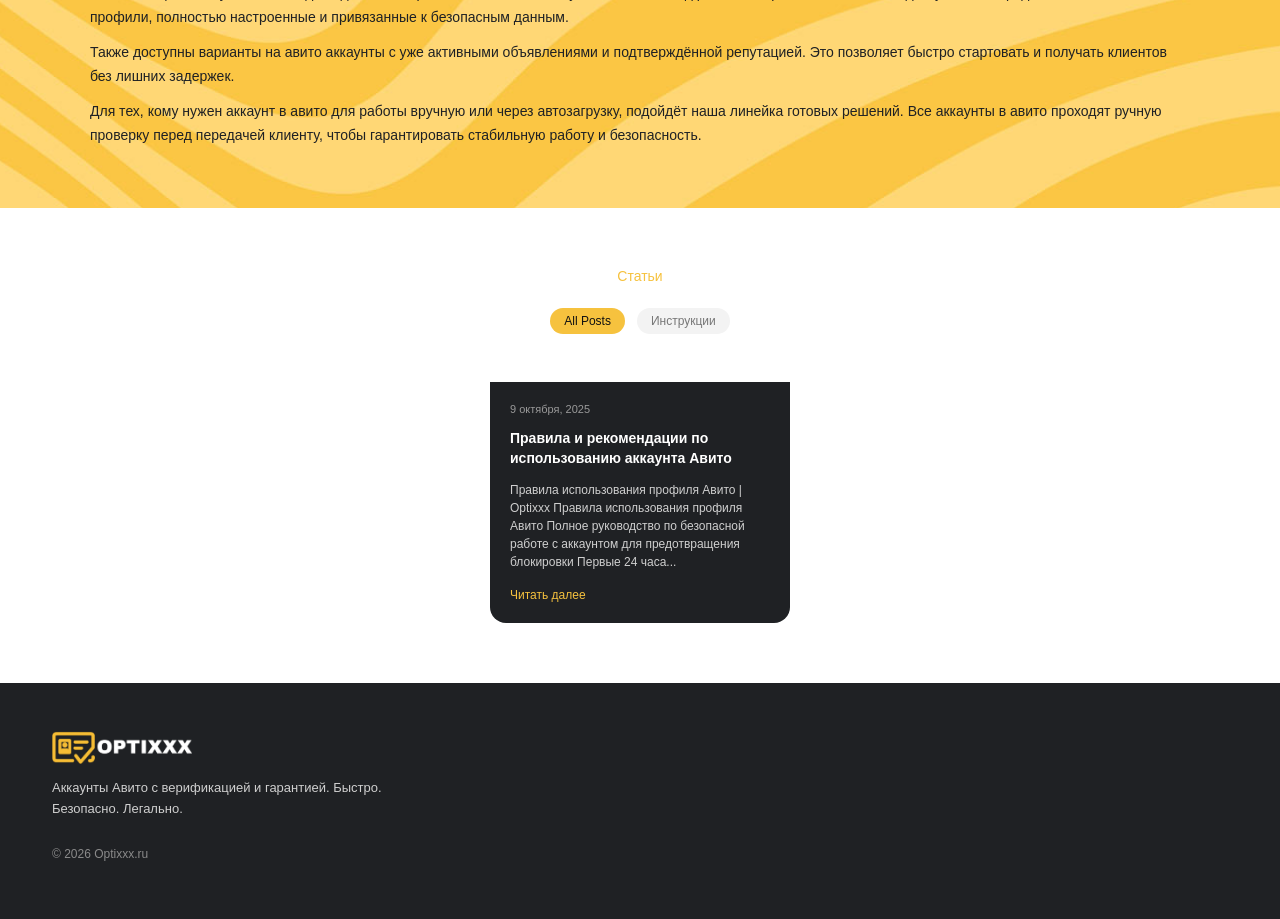
==== commit e457d07a: "jivo" ====
--- a/index.html
+++ b/index.html
@@ -554,7 +554,7 @@
             <img src="img/scroll-top.svg" alt="вернуться наверх">
         </button>
         <!-- ================= PROMO WIDGET ================= -->
-        <div class="promo-widget" id="promoWidget">
+        <div class="promo-widget" id="promoWidget" style="display: none;">
             <button class="promo-widget__close" id="promoClose" aria-label="Закрыть"></button>
             <h3 class="promo-widget__title">
                 Нужны заявки с Авито? 🚀
@@ -569,6 +569,7 @@
                 Написать в Max
             </a>
         </div>
+		<script src="//code.jivo.ru/widget/45LiCBazyI" async></script>
         <script>
             window.addEventListener("load", function() {
                 const widget = document.getElementById("promoWidget");
